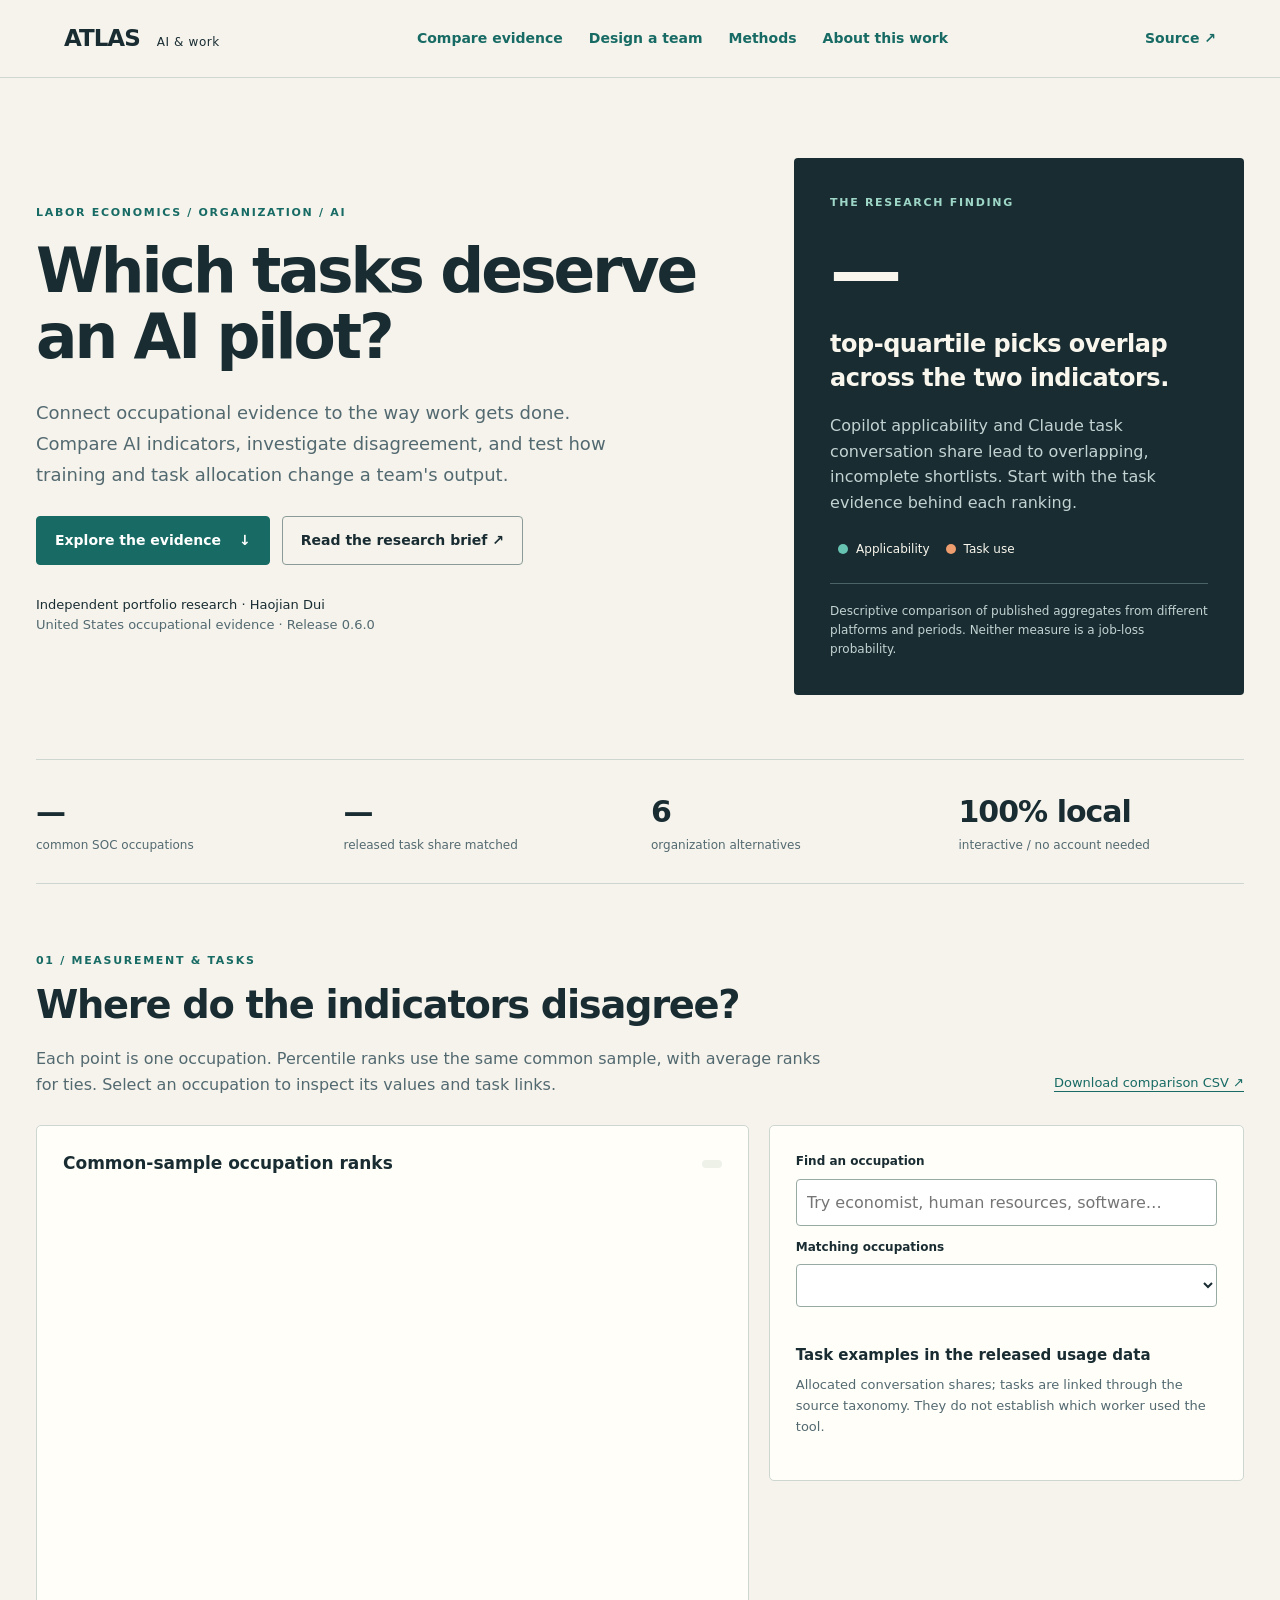
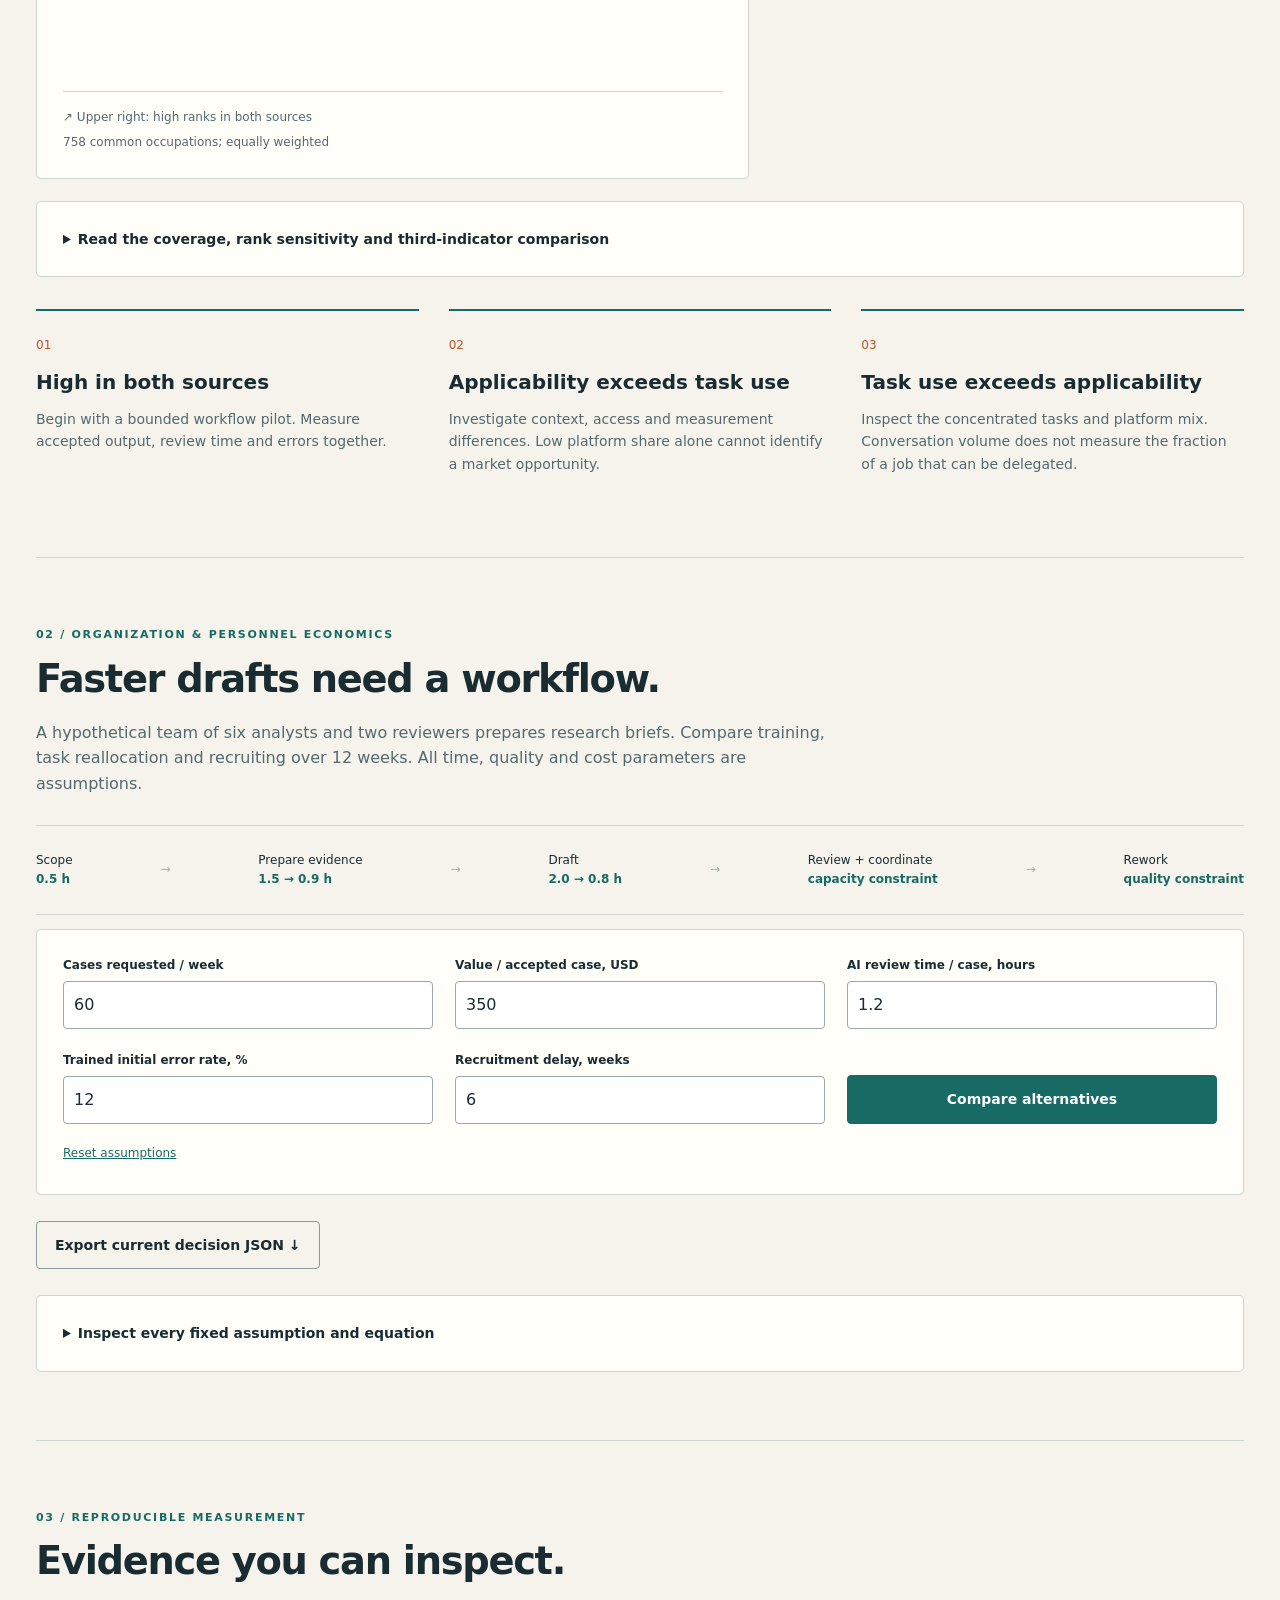
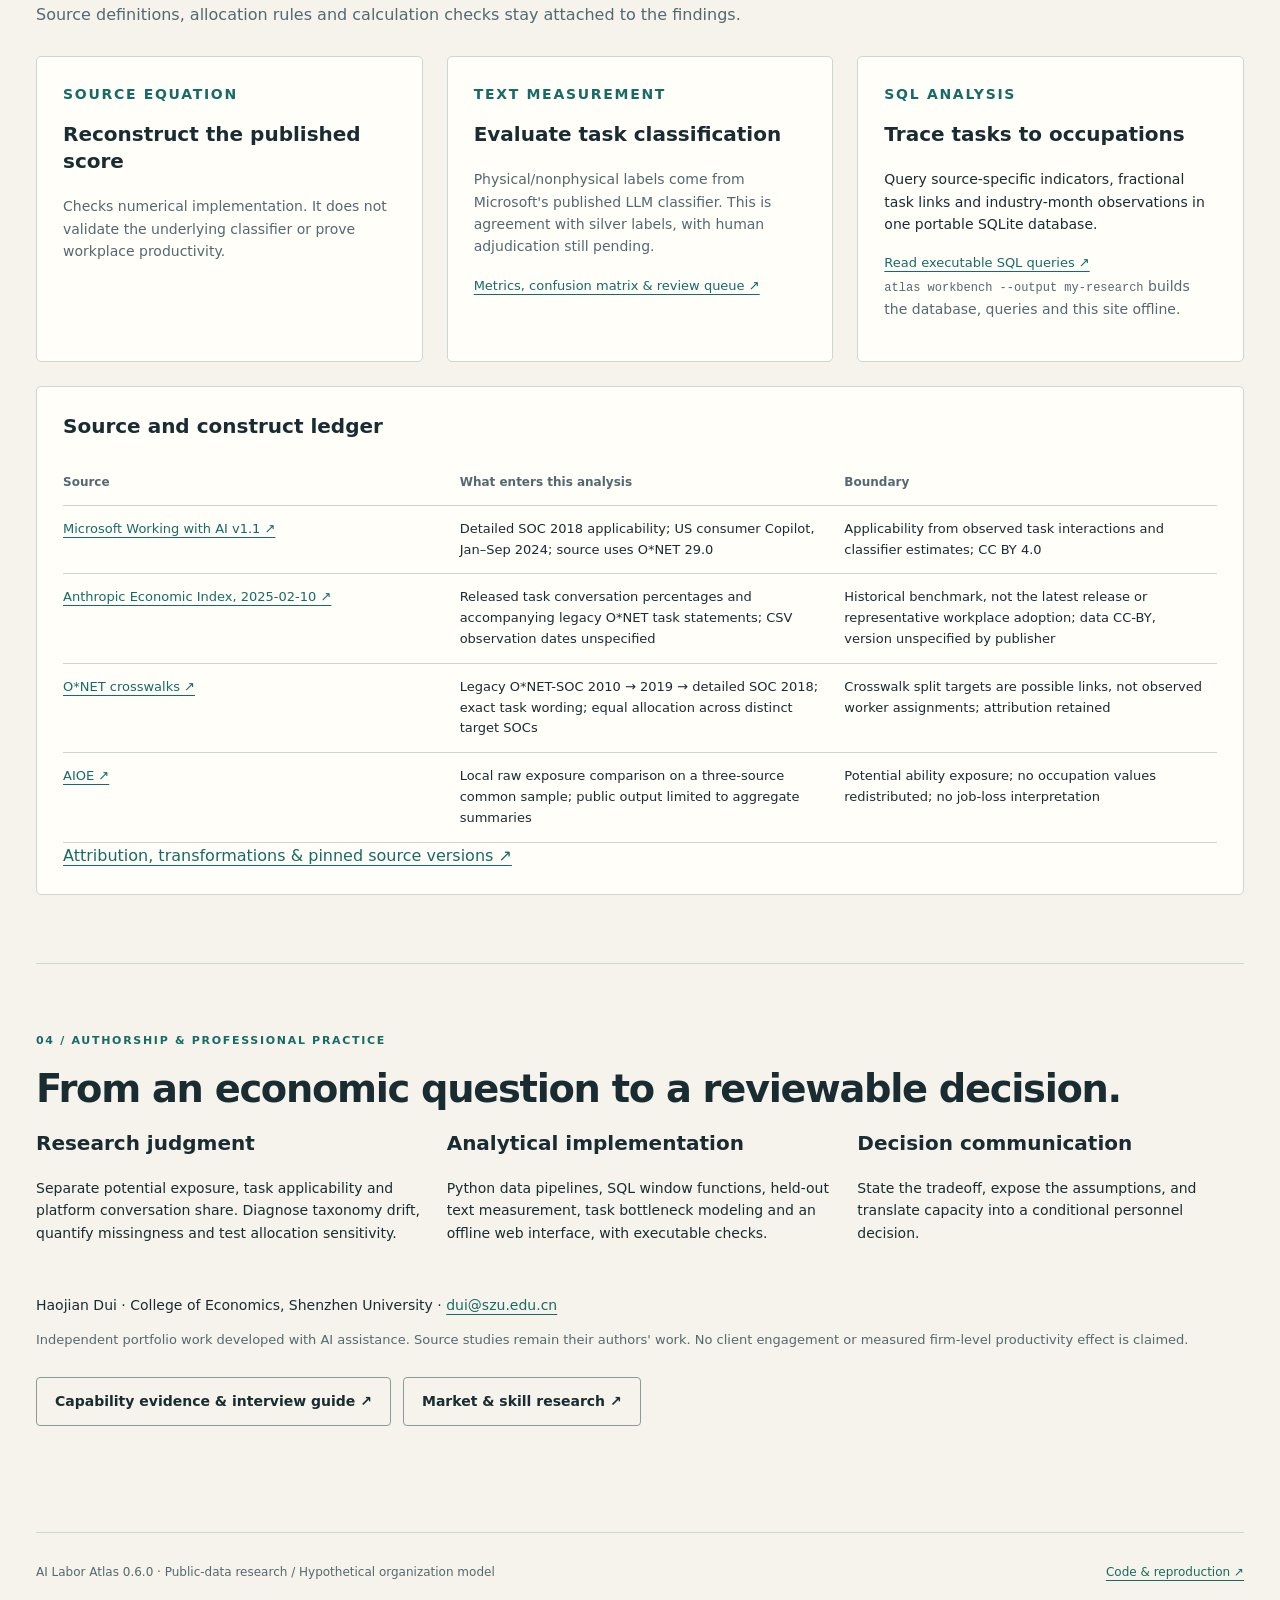
==== src/ai_labor_atlas/resources/workbench.html @ 5bf59256 "feat: connect AI task measurement to organizational decisions" ====
<!doctype html>
<html lang="en"><head><meta charset="utf-8"><meta name="viewport" content="width=device-width,initial-scale=1">
<meta name="description" content="Independent applied economics research on AI, occupational tasks and organizational decisions by Haojian Dui.">
<title>AI Labor Atlas · Tasks, evidence & organization</title><link rel="stylesheet" href="workbench.css"></head>
<body><a class="skip" href="#main">Skip to research</a>
<nav aria-label="Main navigation"><a class="brand" href="#">ATLAS <span>AI & work</span></a><div><a href="#evidence">Compare evidence</a><a href="#workflow">Design a team</a><a href="#methods">Methods</a><a href="#portfolio">About this work</a></div><a class="repo" href="https://github.com/JoeDHJ/ai-labor-atlas">Source ↗</a></nav>
<main id="main">
<header class="hero"><div><p class="eyebrow">LABOR ECONOMICS / ORGANIZATION / AI</p><h1>Which tasks deserve<br>an AI pilot?</h1><p class="lede">Connect occupational evidence to the way work gets done. Compare AI indicators, investigate disagreement, and test how training and task allocation change a team's output.</p><div class="actions"><a class="button primary" href="#evidence">Explore the evidence <span>↓</span></a><a class="button" href="research-brief.md" download>Read the research brief ↗</a></div><p class="byline">Independent portfolio research · Haojian Dui<br><span>United States occupational evidence · Release 0.6.0</span></p></div><aside class="hero-card"><p class="eyebrow">THE RESEARCH FINDING</p><strong id="heroOverlap">—</strong><h2>top-quartile picks overlap across the two indicators.</h2><p>Copilot applicability and Claude task conversation share lead to overlapping, incomplete shortlists. Start with the task evidence behind each ranking.</p><div class="mini-key"><span class="dot teal"></span> Applicability <span class="dot orange"></span> Task use</div><p class="small">Descriptive comparison of published aggregates from different platforms and periods. Neither measure is a job-loss probability.</p></aside></header>
<section class="strip" aria-label="Evidence coverage"><div><strong id="socCount">—</strong><span>common SOC occupations</span></div><div><strong id="massCoverage">—</strong><span>released task share matched</span></div><div><strong>6</strong><span>organization alternatives</span></div><div><strong>100% local</strong><span>interactive / no account needed</span></div></section>
<section id="evidence"><div class="section-head"><div><p class="eyebrow">01 / MEASUREMENT & TASKS</p><h2>Where do the indicators disagree?</h2><p>Each point is one occupation. Percentile ranks use the same common sample, with average ranks for ties. Select an occupation to inspect its values and task links.</p></div><a class="text-link" href="occupation-comparison.csv" download>Download comparison CSV ↗</a></div>
<div class="evidence-grid"><div class="card chart-card"><div class="chart-title"><h3>Common-sample occupation ranks</h3><span id="rho" class="pill"></span></div><svg id="scatter" viewBox="0 0 620 470" role="img" aria-labelledby="scatterTitle scatterDesc"><title id="scatterTitle">Copilot applicability and Claude task conversation share percentile ranks</title><desc id="scatterDesc">Points near the diagonal have similar ranks. Search or use the occupation selector to inspect every point without relying on the chart.</desc></svg><div class="chart-note"><span>↗ Upper right: high ranks in both sources</span><span>758 common occupations; equally weighted</span></div></div>
<aside class="card inspection"><label for="occupationSearch">Find an occupation</label><input id="occupationSearch" type="search" placeholder="Try economist, human resources, software…"><label for="occupationSelect">Matching occupations</label><select id="occupationSelect"></select><p id="matchCount" class="small" aria-live="polite"></p><div id="occupationDetail" aria-live="polite"></div><h4>Task examples in the released usage data</h4><p class="small">Allocated conversation shares; tasks are linked through the source taxonomy. They do not establish which worker used the tool.</p><ol id="taskDetail"></ol><p id="taskMore" class="small"></p></aside></div>
<details class="card"><summary>Read the coverage, rank sensitivity and third-indicator comparison</summary><div id="measurementDetails"></div></details>
<div class="decision-cards"><article><span>01</span><h3>High in both sources</h3><p>Begin with a bounded workflow pilot. Measure accepted output, review time and errors together.</p></article><article><span>02</span><h3>Applicability exceeds task use</h3><p>Investigate context, access and measurement differences. Low platform share alone cannot identify a market opportunity.</p></article><article><span>03</span><h3>Task use exceeds applicability</h3><p>Inspect the concentrated tasks and platform mix. Conversation volume does not measure the fraction of a job that can be delegated.</p></article></div>
</section>
<section id="workflow"><div class="section-head"><div><p class="eyebrow">02 / ORGANIZATION & PERSONNEL ECONOMICS</p><h2>Faster drafts need a workflow.</h2><p>A hypothetical team of six analysts and two reviewers prepares research briefs. Compare training, task reallocation and recruiting over 12 weeks. All time, quality and cost parameters are assumptions.</p></div></div>
<div class="pipeline" aria-label="Task sequence"><span>Scope<br><b>0.5 h</b></span><i>→</i><span>Prepare evidence<br><b>1.5 → 0.9 h</b></span><i>→</i><span>Draft<br><b>2.0 → 0.8 h</b></span><i>→</i><span>Review + coordinate<br><b>capacity constraint</b></span><i>→</i><span>Rework<br><b>quality constraint</b></span></div>
<div class="card model-controls"><form id="workflowForm"><div><label for="demand">Cases requested / week</label><input id="demand" type="number" min="1" max="1000" value="60" step="1" required></div><div><label for="caseValue">Value / accepted case, USD</label><input id="caseValue" type="number" min="1" max="100000" value="350" step="1" required></div><div><label for="reviewHours">AI review time / case, hours</label><input id="reviewHours" type="number" min="0.1" max="20" value="1.2" step="0.1" required></div><div><label for="errorRate">Trained initial error rate, %</label><input id="errorRate" type="number" min="0" max="100" value="12" step="1" required></div><div><label for="hiringLead">Recruitment delay, weeks</label><input id="hiringLead" type="number" min="0" max="104" value="6" step="1" required></div><button class="button primary" type="submit">Compare alternatives</button></form><p id="workflowStatus" class="small" aria-live="polite"></p><button class="text-button" id="resetWorkflow" type="button">Reset assumptions</button></div>
<div id="workflowResult" aria-live="polite"></div><div class="actions"><button class="button" id="exportWorkflow" type="button">Export current decision JSON ↓</button></div>
<details class="card"><summary>Inspect every fixed assumption and equation</summary><div id="assumptions"></div><p><a href="workflow-assumptions.md">Full model contract ↗</a></p></details>
</section>
<section id="methods"><div class="section-head"><div><p class="eyebrow">03 / REPRODUCIBLE MEASUREMENT</p><h2>Evidence you can inspect.</h2><p>Source definitions, allocation rules and calculation checks stay attached to the findings.</p></div></div><div class="method-grid"><article class="card"><p class="eyebrow">SOURCE EQUATION</p><h3>Reconstruct the published score</h3><p id="reconstruction"></p><p class="small">Checks numerical implementation. It does not validate the underlying classifier or prove workplace productivity.</p></article><article class="card"><p class="eyebrow">TEXT MEASUREMENT</p><h3>Evaluate task classification</h3><p id="benchmark"></p><p class="small">Physical/nonphysical labels come from Microsoft's published LLM classifier. This is agreement with silver labels, with human adjudication still pending.</p><a href="measurement-benchmark.json" download>Metrics, confusion matrix & review queue ↗</a></article><article class="card"><p class="eyebrow">SQL ANALYSIS</p><h3>Trace tasks to occupations</h3><p>Query source-specific indicators, fractional task links and industry-month observations in one portable SQLite database.</p><a href="research-queries.sql" download>Read executable SQL queries ↗</a><p class="small"><code>atlas workbench --output my-research</code> builds the database, queries and this site offline.</p></article></div>
<div class="card sources"><h3>Source and construct ledger</h3><div class="table-scroll"><table><thead><tr><th>Source</th><th>What enters this analysis</th><th>Boundary</th></tr></thead><tbody><tr><td><a href="https://github.com/microsoft/working-with-ai">Microsoft Working with AI v1.1 ↗</a></td><td>Detailed SOC 2018 applicability; US consumer Copilot, Jan–Sep 2024; source uses O*NET 29.0</td><td>Applicability from observed task interactions and classifier estimates; CC BY 4.0</td></tr><tr><td><a href="https://huggingface.co/datasets/Anthropic/EconomicIndex/tree/main/release_2025_02_10">Anthropic Economic Index, 2025-02-10 ↗</a></td><td>Released task conversation percentages and accompanying legacy O*NET task statements; CSV observation dates unspecified</td><td>Historical benchmark, not the latest release or representative workplace adoption; data CC-BY, version unspecified by publisher</td></tr><tr><td><a href="https://www.onetcenter.org/taxonomy/2019/walk.html">O*NET crosswalks ↗</a></td><td>Legacy O*NET-SOC 2010 → 2019 → detailed SOC 2018; exact task wording; equal allocation across distinct target SOCs</td><td>Crosswalk split targets are possible links, not observed worker assignments; attribution retained</td></tr><tr><td><a href="https://github.com/AIOE-Data/AIOE">AIOE ↗</a></td><td>Local raw exposure comparison on a three-source common sample; public output limited to aggregate summaries</td><td>Potential ability exposure; no occupation values redistributed; no job-loss interpretation</td></tr></tbody></table></div><a href="data-attribution.md">Attribution, transformations & pinned source versions ↗</a></div>
</section>
<section id="portfolio"><p class="eyebrow">04 / AUTHORSHIP & PROFESSIONAL PRACTICE</p><h2>From an economic question to a reviewable decision.</h2><div class="method-grid"><article><h3>Research judgment</h3><p>Separate potential exposure, task applicability and platform conversation share. Diagnose taxonomy drift, quantify missingness and test allocation sensitivity.</p></article><article><h3>Analytical implementation</h3><p>Python data pipelines, SQL window functions, held-out text measurement, task bottleneck modeling and an offline web interface, with executable checks.</p></article><article><h3>Decision communication</h3><p>State the tradeoff, expose the assumptions, and translate capacity into a conditional personnel decision.</p></article></div><p class="author">Haojian Dui · College of Economics, Shenzhen University · <a href="mailto:dui@szu.edu.cn">dui@szu.edu.cn</a></p><p class="small">Independent portfolio work developed with AI assistance. Source studies remain their authors' work. No client engagement or measured firm-level productivity effect is claimed.</p><div class="actions"><a class="button" href="https://github.com/JoeDHJ/ai-labor-atlas/blob/main/docs/career-evidence.md">Capability evidence & interview guide ↗</a><a class="button" id="marketLink" href="https://github.com/JoeDHJ/ai-labor-atlas/blob/main/docs/reports/labor-market-intelligence.md">Market & skill research ↗</a></div></section>
</main><footer>AI Labor Atlas 0.6.0 · Public-data research / Hypothetical organization model <a href="https://github.com/JoeDHJ/ai-labor-atlas">Code & reproduction ↗</a></footer>
<script type="application/json" id="atlasData">__ATLAS_DATA__</script><script src="workbench.js"></script></body></html>
---- src/ai_labor_atlas/resources/workbench.css ----
:root{--paper:#f5f3ec;--ink:#192c32;--muted:#536970;--teal:#176b64;--orange:#bc5428;--line:#cdd6d0;--card:#fffef9}*{box-sizing:border-box}html{scroll-behavior:smooth;scroll-padding-top:90px}body{margin:0;background:var(--paper);color:var(--ink);font:16px/1.6 system-ui,-apple-system,sans-serif}a{color:var(--teal);text-underline-offset:4px}a:hover{color:var(--orange)}button,input,select{font:inherit}button,a,input,select,summary{outline-offset:4px}button:focus-visible,a:focus-visible,input:focus-visible,select:focus-visible,summary:focus-visible{outline:3px solid var(--orange)}nav{min-height:78px;border-bottom:1px solid var(--line);display:flex;align-items:center;justify-content:space-between;gap:22px;padding:16px max(5vw,24px);background:var(--paper);position:sticky;top:0;z-index:10}nav a{text-decoration:none;font-size:14px;font-weight:600}nav>div{display:flex;gap:26px}.brand{color:var(--ink);font-weight:850;font-size:23px;letter-spacing:-1px}.brand span{font-size:12px;letter-spacing:.6px;font-weight:500;margin-left:10px}main{max-width:1280px;margin:auto;padding:0 36px}h1,h2,h3,h4,p{margin-top:0}h1{font-size:clamp(42px,4.8vw,66px);letter-spacing:-3px;line-height:1.08;margin:14px 0 28px;font-weight:650}h2{font-size:clamp(28px,3vw,40px);letter-spacing:-1.3px;line-height:1.2;font-weight:650;margin-bottom:18px}h3{font-size:20px;line-height:1.35;font-weight:650}h4{font-size:15px;margin:24px 0 8px}.eyebrow{font-size:11px;letter-spacing:1.7px;font-weight:750;color:var(--teal);margin-bottom:16px}.hero{padding:80px 0 64px;display:grid;grid-template-columns:1.3fr .85fr;gap:70px;align-items:center}.lede{max-width:620px;font-size:18px;color:var(--muted);line-height:1.7}.hero-card{background:var(--ink);color:#f9f7ed;padding:36px;border-radius:4px;position:relative}.hero-card .eyebrow{color:#9ed7c7}.hero-card strong{font-size:72px;font-weight:550;letter-spacing:-3px;line-height:1.2}.hero-card h2{font-size:24px;letter-spacing:-.5px;line-height:1.4;margin-top:14px}.hero-card p{color:#c3d3d2}.hero-card .small{font-size:12px;color:#c3d3d2;border-top:1px solid #4b6267;padding-top:18px;margin-bottom:0}.mini-key{display:flex;gap:8px;align-items:center;font-size:12px;margin:24px 0}.dot{display:inline-block;width:10px;height:10px;border-radius:50%;margin-left:8px}.teal{background:#67c4b3}.orange{background:#ed9d6e}.actions{display:flex;gap:12px;flex-wrap:wrap;margin:26px 0}.button{display:inline-flex;align-items:center;justify-content:center;gap:18px;background:transparent;color:var(--ink);border:1px solid #8b9c98;padding:12px 18px;text-decoration:none;cursor:pointer;border-radius:4px;font-size:14px;font-weight:650}.primary{background:var(--teal);border-color:var(--teal);color:white}.primary:hover{background:#114e49;color:white}.byline{font-size:13px;margin-top:30px}.byline span,.small{font-size:13px;color:var(--muted)}.strip{border-top:1px solid var(--line);border-bottom:1px solid var(--line);display:grid;grid-template-columns:repeat(4,1fr);padding:28px 0;gap:22px}.strip div{display:flex;flex-direction:column}.strip strong{font-size:30px;letter-spacing:-1px;font-weight:600}.strip span{font-size:12px;color:var(--muted)}section{padding:68px 0;border-bottom:1px solid var(--line)}section.strip{padding:28px 0}.section-head{display:flex;align-items:end;justify-content:space-between;gap:30px;margin-bottom:28px}.section-head p{max-width:800px;color:var(--muted);margin-bottom:0}.section-head .eyebrow{color:var(--teal);margin-bottom:12px}.text-link{font-size:13px;flex-shrink:0;margin-bottom:4px}.card{background:var(--card);border:1px solid var(--line);border-radius:5px;padding:26px}.evidence-grid{display:grid;grid-template-columns:1.5fr 1fr;gap:20px;align-items:start}.chart-title{display:flex;align-items:center;justify-content:space-between;gap:16px}.chart-title h3{font-size:17px;margin-bottom:0}.pill{font-size:12px;background:#edf1e8;padding:4px 10px;border-radius:20px;white-space:nowrap}#scatter{width:100%;height:auto;display:block;margin-top:16px}#scatter text{font-family:inherit;font-size:12px;fill:var(--muted)}.chart-note{display:flex;flex-direction:column;font-size:12px;color:var(--muted);gap:6px;border-top:1px solid var(--line);padding-top:16px}.inspection label{display:block;font-size:12px;font-weight:650;margin-bottom:7px}.inspection input,.inspection select{width:100%;margin-bottom:12px}input,select{background:white;border:1px solid #98aaa4;color:var(--ink);border-radius:4px;padding:10px;min-width:0}.occupation-title{font-size:23px;line-height:1.3;letter-spacing:-.4px;margin:20px 0 8px}.metric-pair{display:grid;grid-template-columns:1fr 1fr;gap:14px;margin:20px 0}.metric-pair strong{display:block;font-size:25px;color:var(--teal);font-weight:650}.metric-pair span{font-size:12px;color:var(--muted);display:block}#taskDetail{padding-left:19px;margin-top:16px}#taskDetail li{font-size:13px;margin:0 0 12px}#taskDetail small{color:var(--muted);display:block}.decision-cards{display:grid;grid-template-columns:repeat(3,1fr);gap:30px;margin-top:32px}.decision-cards article{border-top:2px solid var(--teal);padding-top:20px}.decision-cards span{font-size:12px;color:var(--orange)}.decision-cards h3{margin:12px 0}.decision-cards p{font-size:14px;color:var(--muted)}details.card{margin-top:22px}summary{cursor:pointer;font-size:14px;font-weight:650}details>div{margin-top:24px}details p{font-size:14px}table{width:100%;border-collapse:collapse;text-align:left;font-size:13px}td,th{padding:13px 12px;border-bottom:1px solid var(--line);vertical-align:top}th{font-size:12px;font-weight:700;color:var(--muted)}td:first-child,th:first-child{padding-left:0}td.num,th.num{text-align:right;font-variant-numeric:tabular-nums;white-space:nowrap}.table-scroll{overflow-x:auto}.pipeline{display:flex;justify-content:space-between;align-items:center;gap:12px;padding:25px 0;margin-bottom:14px;border-block:1px solid var(--line);font-size:12px}.pipeline b{font-weight:650;color:var(--teal)}.pipeline i{font-style:normal;color:#a4b2ac}.model-controls form{display:grid;grid-template-columns:repeat(3,1fr);gap:22px;align-items:end}.model-controls label{display:block;font-size:12px;font-weight:650;margin-bottom:6px}.model-controls input{width:100%}.model-controls .small{margin:15px 0 0}.text-button{font-size:12px;background:none;border:0;color:var(--teal);text-decoration:underline;cursor:pointer;padding:5px 0}.outcome{background:#e5eee5;border-left:4px solid var(--teal);padding:24px 28px;margin:22px 0}.outcome h3{font-size:23px;margin-bottom:10px}.outcome p{font-size:14px;margin-bottom:0}.best-row{background:#eef4e9}.ineligible{color:#8b3e25}.method-grid{display:grid;grid-template-columns:repeat(3,1fr);gap:24px}.method-grid p{font-size:14px}.method-grid a{font-size:13px}.sources{margin-top:24px}.sources td{width:33%}.author{margin-top:36px;font-size:14px}#portfolio{padding-bottom:80px}footer{max-width:1280px;padding:30px 36px;margin:auto;font-size:12px;color:var(--muted);display:flex;justify-content:space-between;gap:24px}.skip{position:absolute;top:-100px;left:15px;z-index:20;background:white;padding:15px}.skip:focus{top:10px}.stale{opacity:.55}code{font-size:12px;overflow-wrap:anywhere}.empty{padding:24px 0;color:var(--muted)}
@media(max-width:1000px){nav>div{gap:15px}.hero{gap:30px}.evidence-grid{grid-template-columns:1.3fr 1fr}.card{padding:20px}.section-head{display:block}.text-link{display:inline-block;margin-top:18px}.method-grid{gap:16px}.hero-card{padding:26px}}
@media(max-width:720px){nav{position:static;flex-wrap:wrap;padding:17px 22px;gap:12px}nav>div{order:3;width:100%;display:grid;grid-template-columns:1fr 1fr;gap:8px 16px;white-space:normal;padding-top:5px}nav a{font-size:12px}.brand{font-size:21px}main{padding:0 22px}.hero{grid-template-columns:1fr;padding:46px 0 36px;gap:30px}h1{letter-spacing:-1.8px}.hero-card strong{font-size:62px}.hero-card h2{font-size:22px}.strip{grid-template-columns:1fr 1fr;padding:22px 0}.strip strong{font-size:26px}.strip span{font-size:11px}section{padding:42px 0}.evidence-grid,.method-grid,.decision-cards{grid-template-columns:1fr}.chart-title{flex-wrap:wrap;gap:8px}.card{padding:19px}.model-controls form{grid-template-columns:1fr 1fr;gap:18px}.model-controls button{grid-column:1/-1}.pipeline{overflow-x:auto;justify-content:initial;gap:16px}.pipeline span{min-width:110px}.pipeline i{flex-shrink:0}.section-head{margin-bottom:24px}.decision-cards{gap:18px}.decision-cards p{margin-bottom:0}.outcome{padding:20px}footer{display:block;padding:25px 22px}footer a{display:block;margin-top:12px}.sources table{min-width:650px}.button{font-size:12px;padding:11px 14px}.inspection input{font-size:16px}#scatter text{font-size:19px}.small{font-size:12px}}
@media(prefers-reduced-motion:reduce){html{scroll-behavior:auto}}
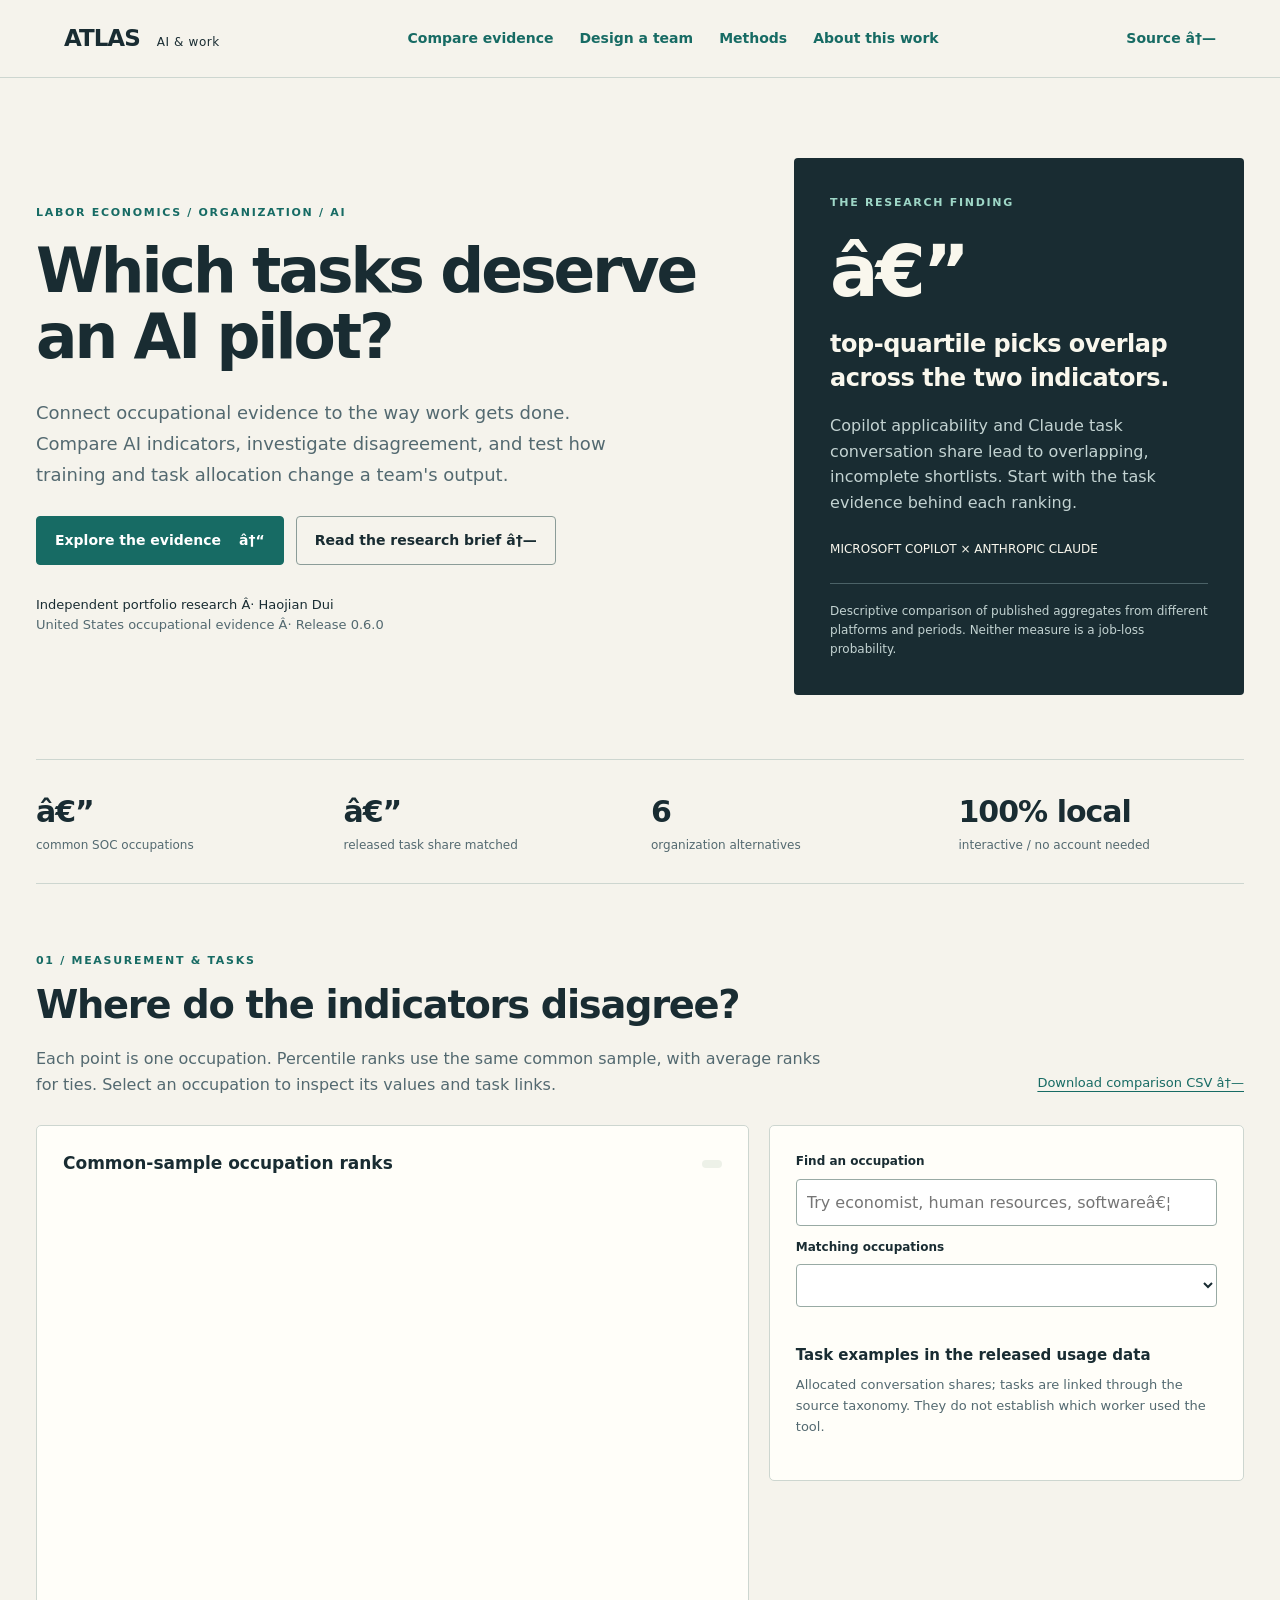
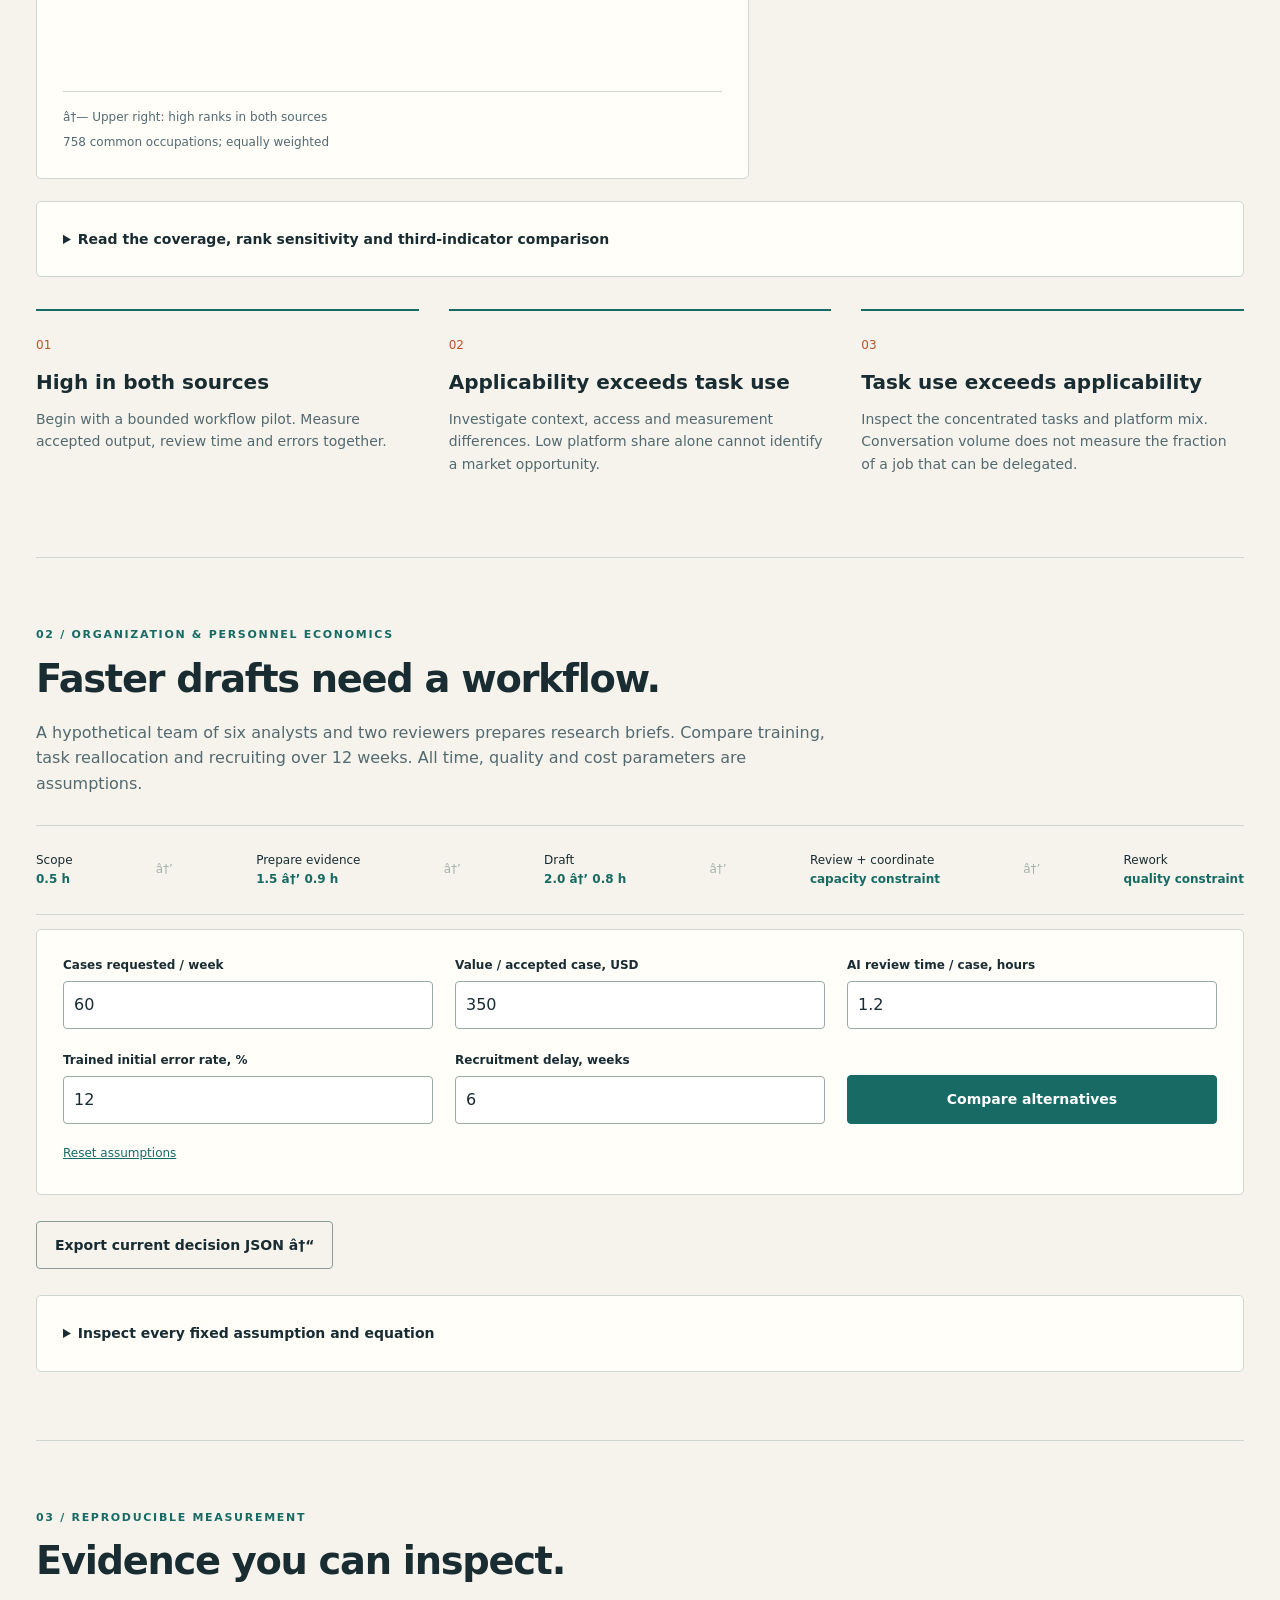
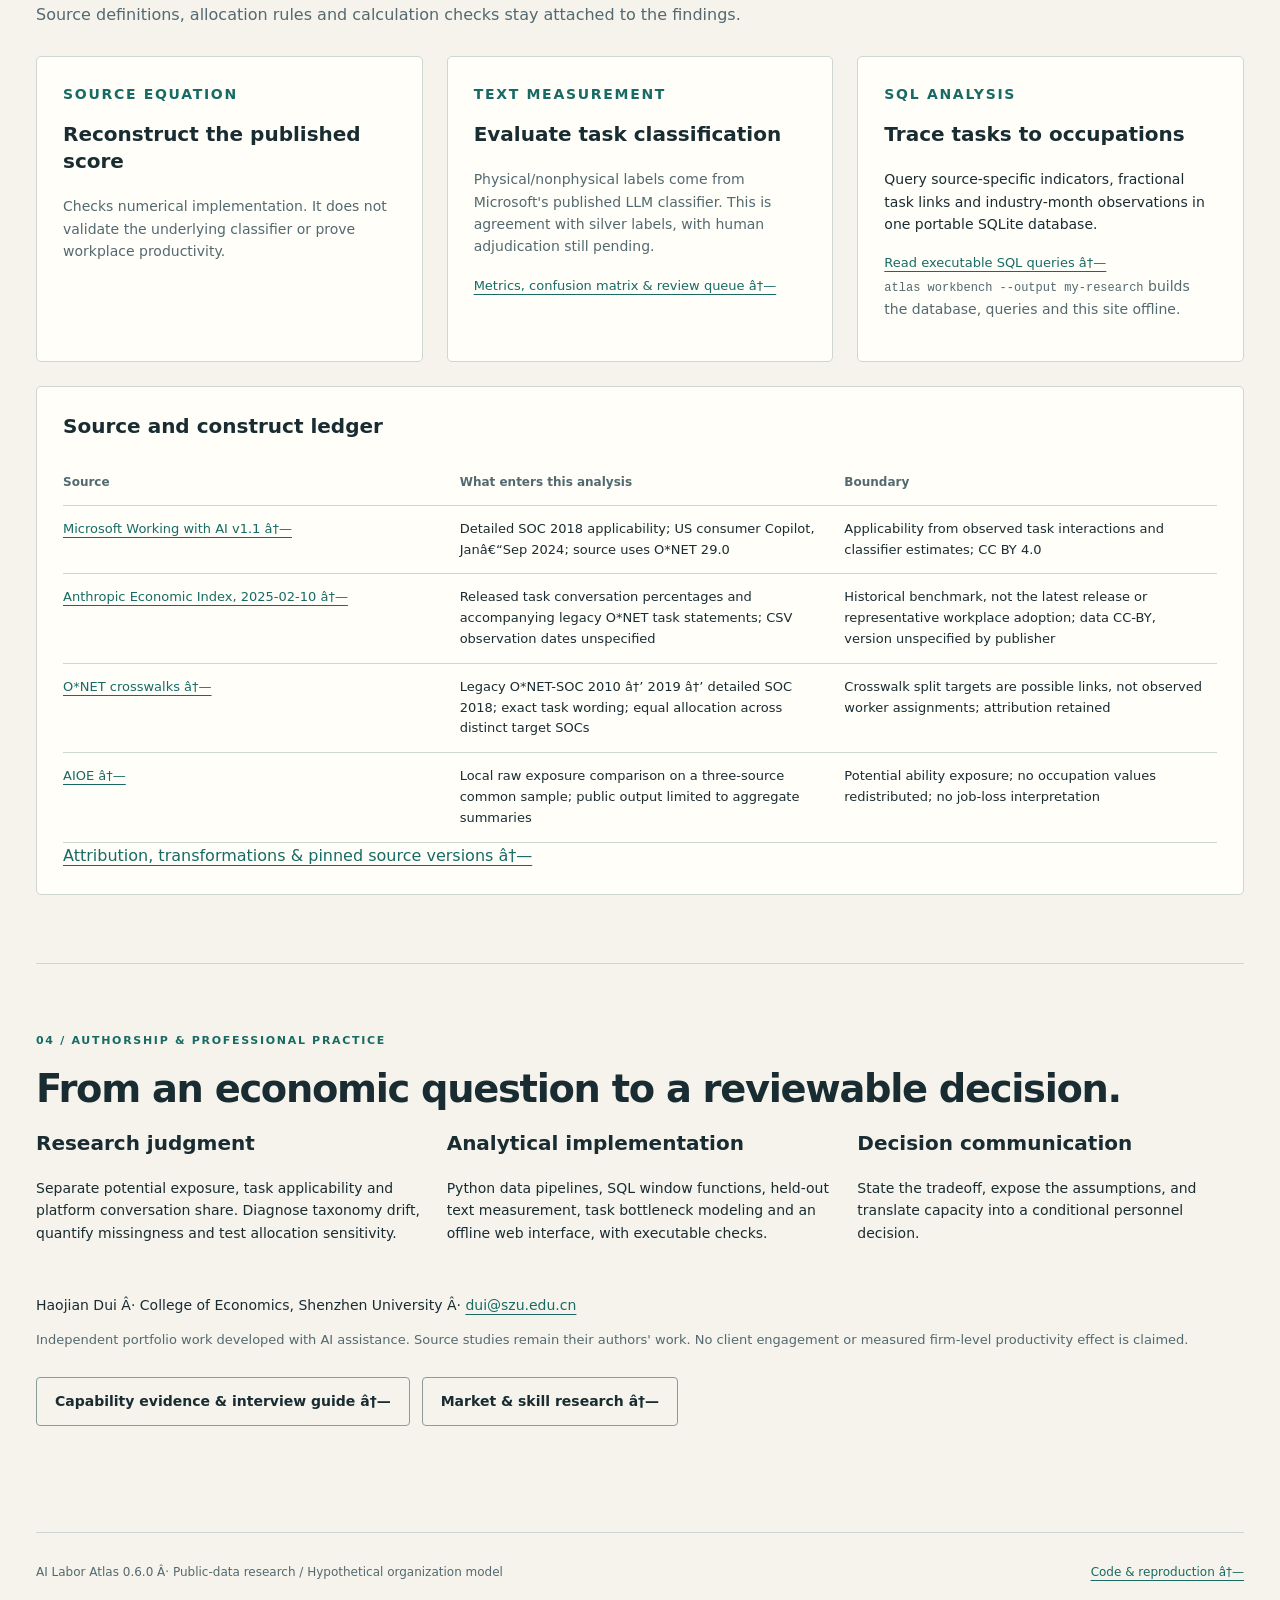
==== commit b44de92b: "fix: clarify selected occupation color in research chart" ====
--- a/src/ai_labor_atlas/resources/workbench.html
+++ b/src/ai_labor_atlas/resources/workbench.html
@@ -1,27 +1,27 @@
 <!doctype html>
 <html lang="en"><head><meta charset="utf-8"><meta name="viewport" content="width=device-width,initial-scale=1">
 <meta name="description" content="Independent applied economics research on AI, occupational tasks and organizational decisions by Haojian Dui.">
-<title>AI Labor Atlas · Tasks, evidence & organization</title><link rel="stylesheet" href="workbench.css"></head>
+<title>AI Labor Atlas Â· Tasks, evidence & organization</title><link rel="stylesheet" href="workbench.css"></head>
 <body><a class="skip" href="#main">Skip to research</a>
-<nav aria-label="Main navigation"><a class="brand" href="#">ATLAS <span>AI & work</span></a><div><a href="#evidence">Compare evidence</a><a href="#workflow">Design a team</a><a href="#methods">Methods</a><a href="#portfolio">About this work</a></div><a class="repo" href="https://github.com/JoeDHJ/ai-labor-atlas">Source ↗</a></nav>
+<nav aria-label="Main navigation"><a class="brand" href="#">ATLAS <span>AI & work</span></a><div><a href="#evidence">Compare evidence</a><a href="#workflow">Design a team</a><a href="#methods">Methods</a><a href="#portfolio">About this work</a></div><a class="repo" href="https://github.com/JoeDHJ/ai-labor-atlas">Source â†—</a></nav>
 <main id="main">
-<header class="hero"><div><p class="eyebrow">LABOR ECONOMICS / ORGANIZATION / AI</p><h1>Which tasks deserve<br>an AI pilot?</h1><p class="lede">Connect occupational evidence to the way work gets done. Compare AI indicators, investigate disagreement, and test how training and task allocation change a team's output.</p><div class="actions"><a class="button primary" href="#evidence">Explore the evidence <span>↓</span></a><a class="button" href="research-brief.md" download>Read the research brief ↗</a></div><p class="byline">Independent portfolio research · Haojian Dui<br><span>United States occupational evidence · Release 0.6.0</span></p></div><aside class="hero-card"><p class="eyebrow">THE RESEARCH FINDING</p><strong id="heroOverlap">—</strong><h2>top-quartile picks overlap across the two indicators.</h2><p>Copilot applicability and Claude task conversation share lead to overlapping, incomplete shortlists. Start with the task evidence behind each ranking.</p><div class="mini-key"><span class="dot teal"></span> Applicability <span class="dot orange"></span> Task use</div><p class="small">Descriptive comparison of published aggregates from different platforms and periods. Neither measure is a job-loss probability.</p></aside></header>
-<section class="strip" aria-label="Evidence coverage"><div><strong id="socCount">—</strong><span>common SOC occupations</span></div><div><strong id="massCoverage">—</strong><span>released task share matched</span></div><div><strong>6</strong><span>organization alternatives</span></div><div><strong>100% local</strong><span>interactive / no account needed</span></div></section>
-<section id="evidence"><div class="section-head"><div><p class="eyebrow">01 / MEASUREMENT & TASKS</p><h2>Where do the indicators disagree?</h2><p>Each point is one occupation. Percentile ranks use the same common sample, with average ranks for ties. Select an occupation to inspect its values and task links.</p></div><a class="text-link" href="occupation-comparison.csv" download>Download comparison CSV ↗</a></div>
-<div class="evidence-grid"><div class="card chart-card"><div class="chart-title"><h3>Common-sample occupation ranks</h3><span id="rho" class="pill"></span></div><svg id="scatter" viewBox="0 0 620 470" role="img" aria-labelledby="scatterTitle scatterDesc"><title id="scatterTitle">Copilot applicability and Claude task conversation share percentile ranks</title><desc id="scatterDesc">Points near the diagonal have similar ranks. Search or use the occupation selector to inspect every point without relying on the chart.</desc></svg><div class="chart-note"><span>↗ Upper right: high ranks in both sources</span><span>758 common occupations; equally weighted</span></div></div>
-<aside class="card inspection"><label for="occupationSearch">Find an occupation</label><input id="occupationSearch" type="search" placeholder="Try economist, human resources, software…"><label for="occupationSelect">Matching occupations</label><select id="occupationSelect"></select><p id="matchCount" class="small" aria-live="polite"></p><div id="occupationDetail" aria-live="polite"></div><h4>Task examples in the released usage data</h4><p class="small">Allocated conversation shares; tasks are linked through the source taxonomy. They do not establish which worker used the tool.</p><ol id="taskDetail"></ol><p id="taskMore" class="small"></p></aside></div>
+<header class="hero"><div><p class="eyebrow">LABOR ECONOMICS / ORGANIZATION / AI</p><h1>Which tasks deserve<br>an AI pilot?</h1><p class="lede">Connect occupational evidence to the way work gets done. Compare AI indicators, investigate disagreement, and test how training and task allocation change a team's output.</p><div class="actions"><a class="button primary" href="#evidence">Explore the evidence <span>â†“</span></a><a class="button" href="research-brief.md" download>Read the research brief â†—</a></div><p class="byline">Independent portfolio research Â· Haojian Dui<br><span>United States occupational evidence Â· Release 0.6.0</span></p></div><aside class="hero-card"><p class="eyebrow">THE RESEARCH FINDING</p><strong id="heroOverlap">â€”</strong><h2>top-quartile picks overlap across the two indicators.</h2><p>Copilot applicability and Claude task conversation share lead to overlapping, incomplete shortlists. Start with the task evidence behind each ranking.</p><div class="mini-key">MICROSOFT COPILOT × ANTHROPIC CLAUDE</div><p class="small">Descriptive comparison of published aggregates from different platforms and periods. Neither measure is a job-loss probability.</p></aside></header>
+<section class="strip" aria-label="Evidence coverage"><div><strong id="socCount">â€”</strong><span>common SOC occupations</span></div><div><strong id="massCoverage">â€”</strong><span>released task share matched</span></div><div><strong>6</strong><span>organization alternatives</span></div><div><strong>100% local</strong><span>interactive / no account needed</span></div></section>
+<section id="evidence"><div class="section-head"><div><p class="eyebrow">01 / MEASUREMENT & TASKS</p><h2>Where do the indicators disagree?</h2><p>Each point is one occupation. Percentile ranks use the same common sample, with average ranks for ties. Select an occupation to inspect its values and task links.</p></div><a class="text-link" href="occupation-comparison.csv" download>Download comparison CSV â†—</a></div>
+<div class="evidence-grid"><div class="card chart-card"><div class="chart-title"><h3>Common-sample occupation ranks</h3><span id="rho" class="pill"></span></div><svg id="scatter" viewBox="0 0 620 470" role="img" aria-labelledby="scatterTitle scatterDesc"><title id="scatterTitle">Copilot applicability and Claude task conversation share percentile ranks</title><desc id="scatterDesc">Points near the diagonal have similar ranks. Search or use the occupation selector to inspect every point without relying on the chart.</desc></svg><div class="chart-note"><span>â†— Upper right: high ranks in both sources</span><span>758 common occupations; equally weighted</span></div></div>
+<aside class="card inspection"><label for="occupationSearch">Find an occupation</label><input id="occupationSearch" type="search" placeholder="Try economist, human resources, softwareâ€¦"><label for="occupationSelect">Matching occupations</label><select id="occupationSelect"></select><p id="matchCount" class="small" aria-live="polite"></p><div id="occupationDetail" aria-live="polite"></div><h4>Task examples in the released usage data</h4><p class="small">Allocated conversation shares; tasks are linked through the source taxonomy. They do not establish which worker used the tool.</p><ol id="taskDetail"></ol><p id="taskMore" class="small"></p></aside></div>
 <details class="card"><summary>Read the coverage, rank sensitivity and third-indicator comparison</summary><div id="measurementDetails"></div></details>
 <div class="decision-cards"><article><span>01</span><h3>High in both sources</h3><p>Begin with a bounded workflow pilot. Measure accepted output, review time and errors together.</p></article><article><span>02</span><h3>Applicability exceeds task use</h3><p>Investigate context, access and measurement differences. Low platform share alone cannot identify a market opportunity.</p></article><article><span>03</span><h3>Task use exceeds applicability</h3><p>Inspect the concentrated tasks and platform mix. Conversation volume does not measure the fraction of a job that can be delegated.</p></article></div>
 </section>
 <section id="workflow"><div class="section-head"><div><p class="eyebrow">02 / ORGANIZATION & PERSONNEL ECONOMICS</p><h2>Faster drafts need a workflow.</h2><p>A hypothetical team of six analysts and two reviewers prepares research briefs. Compare training, task reallocation and recruiting over 12 weeks. All time, quality and cost parameters are assumptions.</p></div></div>
-<div class="pipeline" aria-label="Task sequence"><span>Scope<br><b>0.5 h</b></span><i>→</i><span>Prepare evidence<br><b>1.5 → 0.9 h</b></span><i>→</i><span>Draft<br><b>2.0 → 0.8 h</b></span><i>→</i><span>Review + coordinate<br><b>capacity constraint</b></span><i>→</i><span>Rework<br><b>quality constraint</b></span></div>
+<div class="pipeline" aria-label="Task sequence"><span>Scope<br><b>0.5 h</b></span><i>â†’</i><span>Prepare evidence<br><b>1.5 â†’ 0.9 h</b></span><i>â†’</i><span>Draft<br><b>2.0 â†’ 0.8 h</b></span><i>â†’</i><span>Review + coordinate<br><b>capacity constraint</b></span><i>â†’</i><span>Rework<br><b>quality constraint</b></span></div>
 <div class="card model-controls"><form id="workflowForm"><div><label for="demand">Cases requested / week</label><input id="demand" type="number" min="1" max="1000" value="60" step="1" required></div><div><label for="caseValue">Value / accepted case, USD</label><input id="caseValue" type="number" min="1" max="100000" value="350" step="1" required></div><div><label for="reviewHours">AI review time / case, hours</label><input id="reviewHours" type="number" min="0.1" max="20" value="1.2" step="0.1" required></div><div><label for="errorRate">Trained initial error rate, %</label><input id="errorRate" type="number" min="0" max="100" value="12" step="1" required></div><div><label for="hiringLead">Recruitment delay, weeks</label><input id="hiringLead" type="number" min="0" max="104" value="6" step="1" required></div><button class="button primary" type="submit">Compare alternatives</button></form><p id="workflowStatus" class="small" aria-live="polite"></p><button class="text-button" id="resetWorkflow" type="button">Reset assumptions</button></div>
-<div id="workflowResult" aria-live="polite"></div><div class="actions"><button class="button" id="exportWorkflow" type="button">Export current decision JSON ↓</button></div>
-<details class="card"><summary>Inspect every fixed assumption and equation</summary><div id="assumptions"></div><p><a href="workflow-assumptions.md">Full model contract ↗</a></p></details>
+<div id="workflowResult" aria-live="polite"></div><div class="actions"><button class="button" id="exportWorkflow" type="button">Export current decision JSON â†“</button></div>
+<details class="card"><summary>Inspect every fixed assumption and equation</summary><div id="assumptions"></div><p><a href="workflow-assumptions.md">Full model contract â†—</a></p></details>
 </section>
-<section id="methods"><div class="section-head"><div><p class="eyebrow">03 / REPRODUCIBLE MEASUREMENT</p><h2>Evidence you can inspect.</h2><p>Source definitions, allocation rules and calculation checks stay attached to the findings.</p></div></div><div class="method-grid"><article class="card"><p class="eyebrow">SOURCE EQUATION</p><h3>Reconstruct the published score</h3><p id="reconstruction"></p><p class="small">Checks numerical implementation. It does not validate the underlying classifier or prove workplace productivity.</p></article><article class="card"><p class="eyebrow">TEXT MEASUREMENT</p><h3>Evaluate task classification</h3><p id="benchmark"></p><p class="small">Physical/nonphysical labels come from Microsoft's published LLM classifier. This is agreement with silver labels, with human adjudication still pending.</p><a href="measurement-benchmark.json" download>Metrics, confusion matrix & review queue ↗</a></article><article class="card"><p class="eyebrow">SQL ANALYSIS</p><h3>Trace tasks to occupations</h3><p>Query source-specific indicators, fractional task links and industry-month observations in one portable SQLite database.</p><a href="research-queries.sql" download>Read executable SQL queries ↗</a><p class="small"><code>atlas workbench --output my-research</code> builds the database, queries and this site offline.</p></article></div>
-<div class="card sources"><h3>Source and construct ledger</h3><div class="table-scroll"><table><thead><tr><th>Source</th><th>What enters this analysis</th><th>Boundary</th></tr></thead><tbody><tr><td><a href="https://github.com/microsoft/working-with-ai">Microsoft Working with AI v1.1 ↗</a></td><td>Detailed SOC 2018 applicability; US consumer Copilot, Jan–Sep 2024; source uses O*NET 29.0</td><td>Applicability from observed task interactions and classifier estimates; CC BY 4.0</td></tr><tr><td><a href="https://huggingface.co/datasets/Anthropic/EconomicIndex/tree/main/release_2025_02_10">Anthropic Economic Index, 2025-02-10 ↗</a></td><td>Released task conversation percentages and accompanying legacy O*NET task statements; CSV observation dates unspecified</td><td>Historical benchmark, not the latest release or representative workplace adoption; data CC-BY, version unspecified by publisher</td></tr><tr><td><a href="https://www.onetcenter.org/taxonomy/2019/walk.html">O*NET crosswalks ↗</a></td><td>Legacy O*NET-SOC 2010 → 2019 → detailed SOC 2018; exact task wording; equal allocation across distinct target SOCs</td><td>Crosswalk split targets are possible links, not observed worker assignments; attribution retained</td></tr><tr><td><a href="https://github.com/AIOE-Data/AIOE">AIOE ↗</a></td><td>Local raw exposure comparison on a three-source common sample; public output limited to aggregate summaries</td><td>Potential ability exposure; no occupation values redistributed; no job-loss interpretation</td></tr></tbody></table></div><a href="data-attribution.md">Attribution, transformations & pinned source versions ↗</a></div>
+<section id="methods"><div class="section-head"><div><p class="eyebrow">03 / REPRODUCIBLE MEASUREMENT</p><h2>Evidence you can inspect.</h2><p>Source definitions, allocation rules and calculation checks stay attached to the findings.</p></div></div><div class="method-grid"><article class="card"><p class="eyebrow">SOURCE EQUATION</p><h3>Reconstruct the published score</h3><p id="reconstruction"></p><p class="small">Checks numerical implementation. It does not validate the underlying classifier or prove workplace productivity.</p></article><article class="card"><p class="eyebrow">TEXT MEASUREMENT</p><h3>Evaluate task classification</h3><p id="benchmark"></p><p class="small">Physical/nonphysical labels come from Microsoft's published LLM classifier. This is agreement with silver labels, with human adjudication still pending.</p><a href="measurement-benchmark.json" download>Metrics, confusion matrix & review queue â†—</a></article><article class="card"><p class="eyebrow">SQL ANALYSIS</p><h3>Trace tasks to occupations</h3><p>Query source-specific indicators, fractional task links and industry-month observations in one portable SQLite database.</p><a href="research-queries.sql" download>Read executable SQL queries â†—</a><p class="small"><code>atlas workbench --output my-research</code> builds the database, queries and this site offline.</p></article></div>
+<div class="card sources"><h3>Source and construct ledger</h3><div class="table-scroll"><table><thead><tr><th>Source</th><th>What enters this analysis</th><th>Boundary</th></tr></thead><tbody><tr><td><a href="https://github.com/microsoft/working-with-ai">Microsoft Working with AI v1.1 â†—</a></td><td>Detailed SOC 2018 applicability; US consumer Copilot, Janâ€“Sep 2024; source uses O*NET 29.0</td><td>Applicability from observed task interactions and classifier estimates; CC BY 4.0</td></tr><tr><td><a href="https://huggingface.co/datasets/Anthropic/EconomicIndex/tree/main/release_2025_02_10">Anthropic Economic Index, 2025-02-10 â†—</a></td><td>Released task conversation percentages and accompanying legacy O*NET task statements; CSV observation dates unspecified</td><td>Historical benchmark, not the latest release or representative workplace adoption; data CC-BY, version unspecified by publisher</td></tr><tr><td><a href="https://www.onetcenter.org/taxonomy/2019/walk.html">O*NET crosswalks â†—</a></td><td>Legacy O*NET-SOC 2010 â†’ 2019 â†’ detailed SOC 2018; exact task wording; equal allocation across distinct target SOCs</td><td>Crosswalk split targets are possible links, not observed worker assignments; attribution retained</td></tr><tr><td><a href="https://github.com/AIOE-Data/AIOE">AIOE â†—</a></td><td>Local raw exposure comparison on a three-source common sample; public output limited to aggregate summaries</td><td>Potential ability exposure; no occupation values redistributed; no job-loss interpretation</td></tr></tbody></table></div><a href="data-attribution.md">Attribution, transformations & pinned source versions â†—</a></div>
 </section>
-<section id="portfolio"><p class="eyebrow">04 / AUTHORSHIP & PROFESSIONAL PRACTICE</p><h2>From an economic question to a reviewable decision.</h2><div class="method-grid"><article><h3>Research judgment</h3><p>Separate potential exposure, task applicability and platform conversation share. Diagnose taxonomy drift, quantify missingness and test allocation sensitivity.</p></article><article><h3>Analytical implementation</h3><p>Python data pipelines, SQL window functions, held-out text measurement, task bottleneck modeling and an offline web interface, with executable checks.</p></article><article><h3>Decision communication</h3><p>State the tradeoff, expose the assumptions, and translate capacity into a conditional personnel decision.</p></article></div><p class="author">Haojian Dui · College of Economics, Shenzhen University · <a href="mailto:dui@szu.edu.cn">dui@szu.edu.cn</a></p><p class="small">Independent portfolio work developed with AI assistance. Source studies remain their authors' work. No client engagement or measured firm-level productivity effect is claimed.</p><div class="actions"><a class="button" href="https://github.com/JoeDHJ/ai-labor-atlas/blob/main/docs/career-evidence.md">Capability evidence & interview guide ↗</a><a class="button" id="marketLink" href="https://github.com/JoeDHJ/ai-labor-atlas/blob/main/docs/reports/labor-market-intelligence.md">Market & skill research ↗</a></div></section>
-</main><footer>AI Labor Atlas 0.6.0 · Public-data research / Hypothetical organization model <a href="https://github.com/JoeDHJ/ai-labor-atlas">Code & reproduction ↗</a></footer>
+<section id="portfolio"><p class="eyebrow">04 / AUTHORSHIP & PROFESSIONAL PRACTICE</p><h2>From an economic question to a reviewable decision.</h2><div class="method-grid"><article><h3>Research judgment</h3><p>Separate potential exposure, task applicability and platform conversation share. Diagnose taxonomy drift, quantify missingness and test allocation sensitivity.</p></article><article><h3>Analytical implementation</h3><p>Python data pipelines, SQL window functions, held-out text measurement, task bottleneck modeling and an offline web interface, with executable checks.</p></article><article><h3>Decision communication</h3><p>State the tradeoff, expose the assumptions, and translate capacity into a conditional personnel decision.</p></article></div><p class="author">Haojian Dui Â· College of Economics, Shenzhen University Â· <a href="mailto:dui@szu.edu.cn">dui@szu.edu.cn</a></p><p class="small">Independent portfolio work developed with AI assistance. Source studies remain their authors' work. No client engagement or measured firm-level productivity effect is claimed.</p><div class="actions"><a class="button" href="https://github.com/JoeDHJ/ai-labor-atlas/blob/main/docs/career-evidence.md">Capability evidence & interview guide â†—</a><a class="button" id="marketLink" href="https://github.com/JoeDHJ/ai-labor-atlas/blob/main/docs/reports/labor-market-intelligence.md">Market & skill research â†—</a></div></section>
+</main><footer>AI Labor Atlas 0.6.0 Â· Public-data research / Hypothetical organization model <a href="https://github.com/JoeDHJ/ai-labor-atlas">Code & reproduction â†—</a></footer>
 <script type="application/json" id="atlasData">__ATLAS_DATA__</script><script src="workbench.js"></script></body></html>
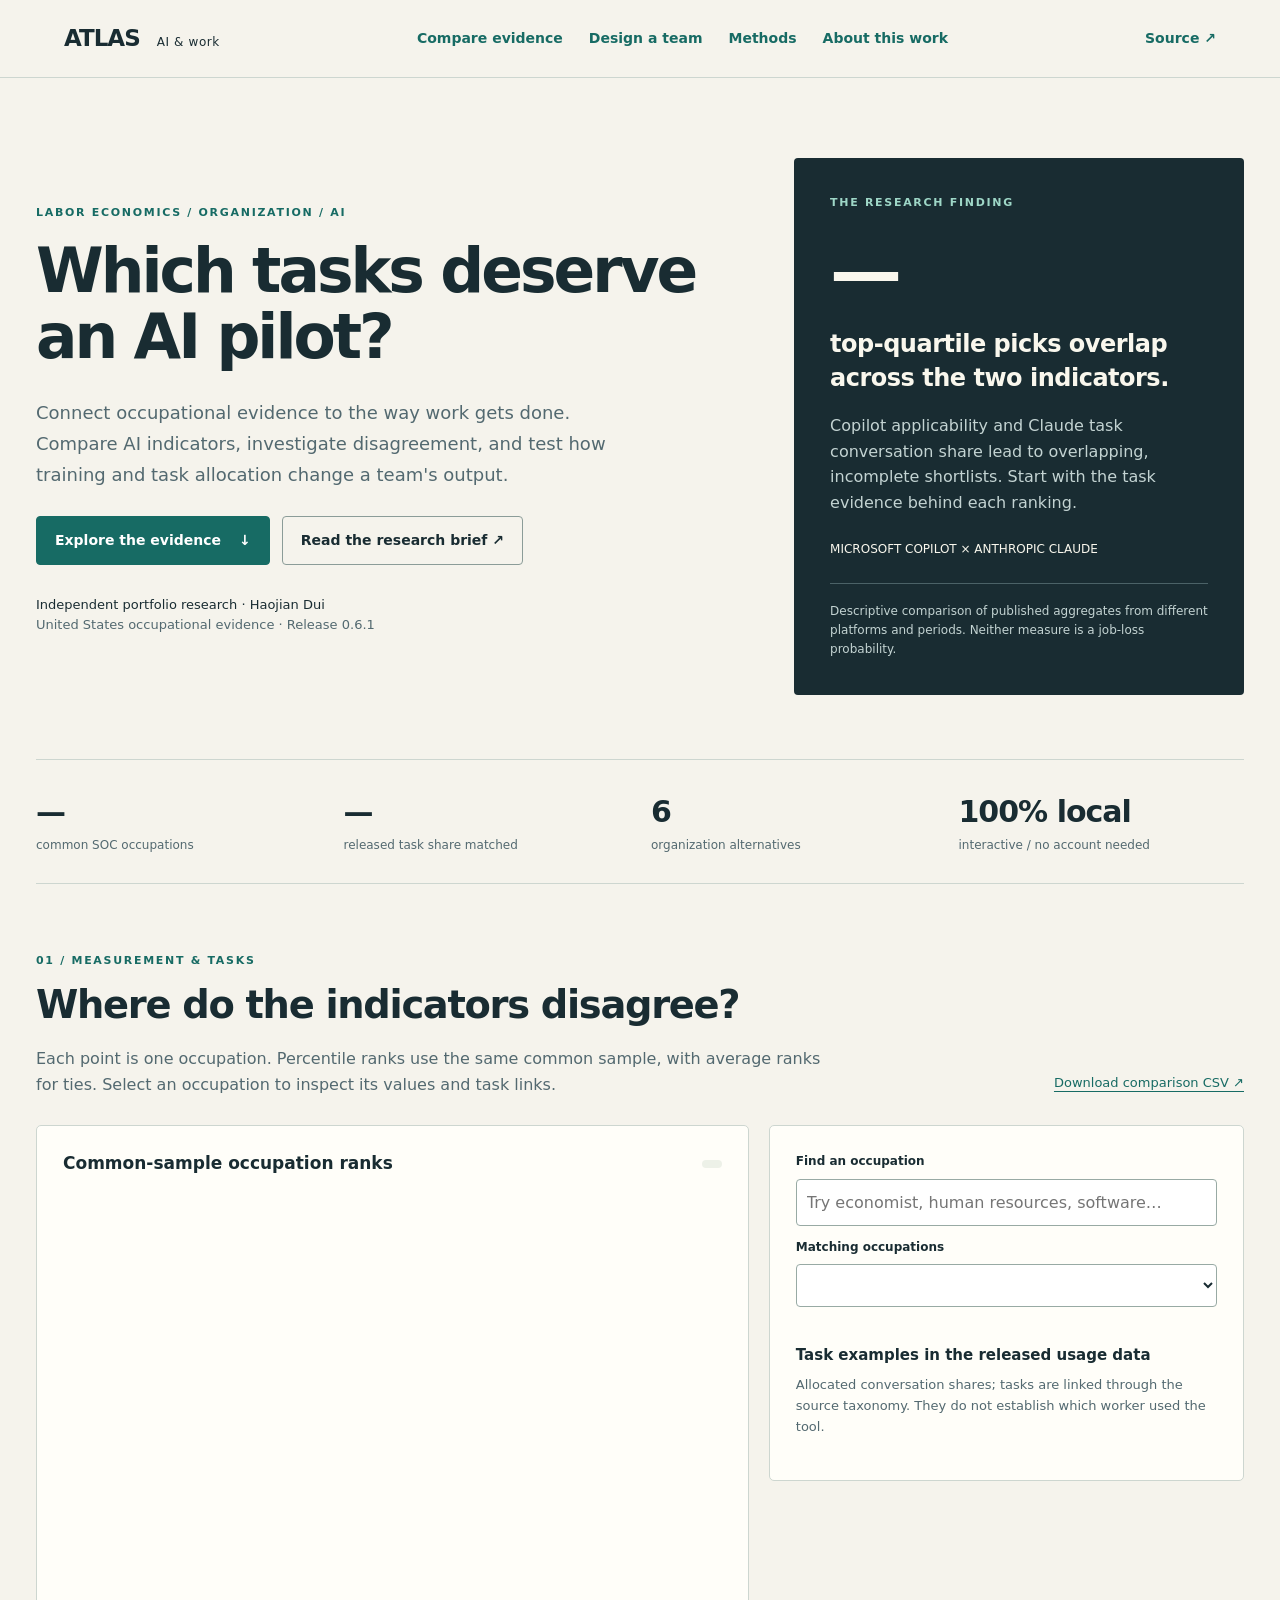
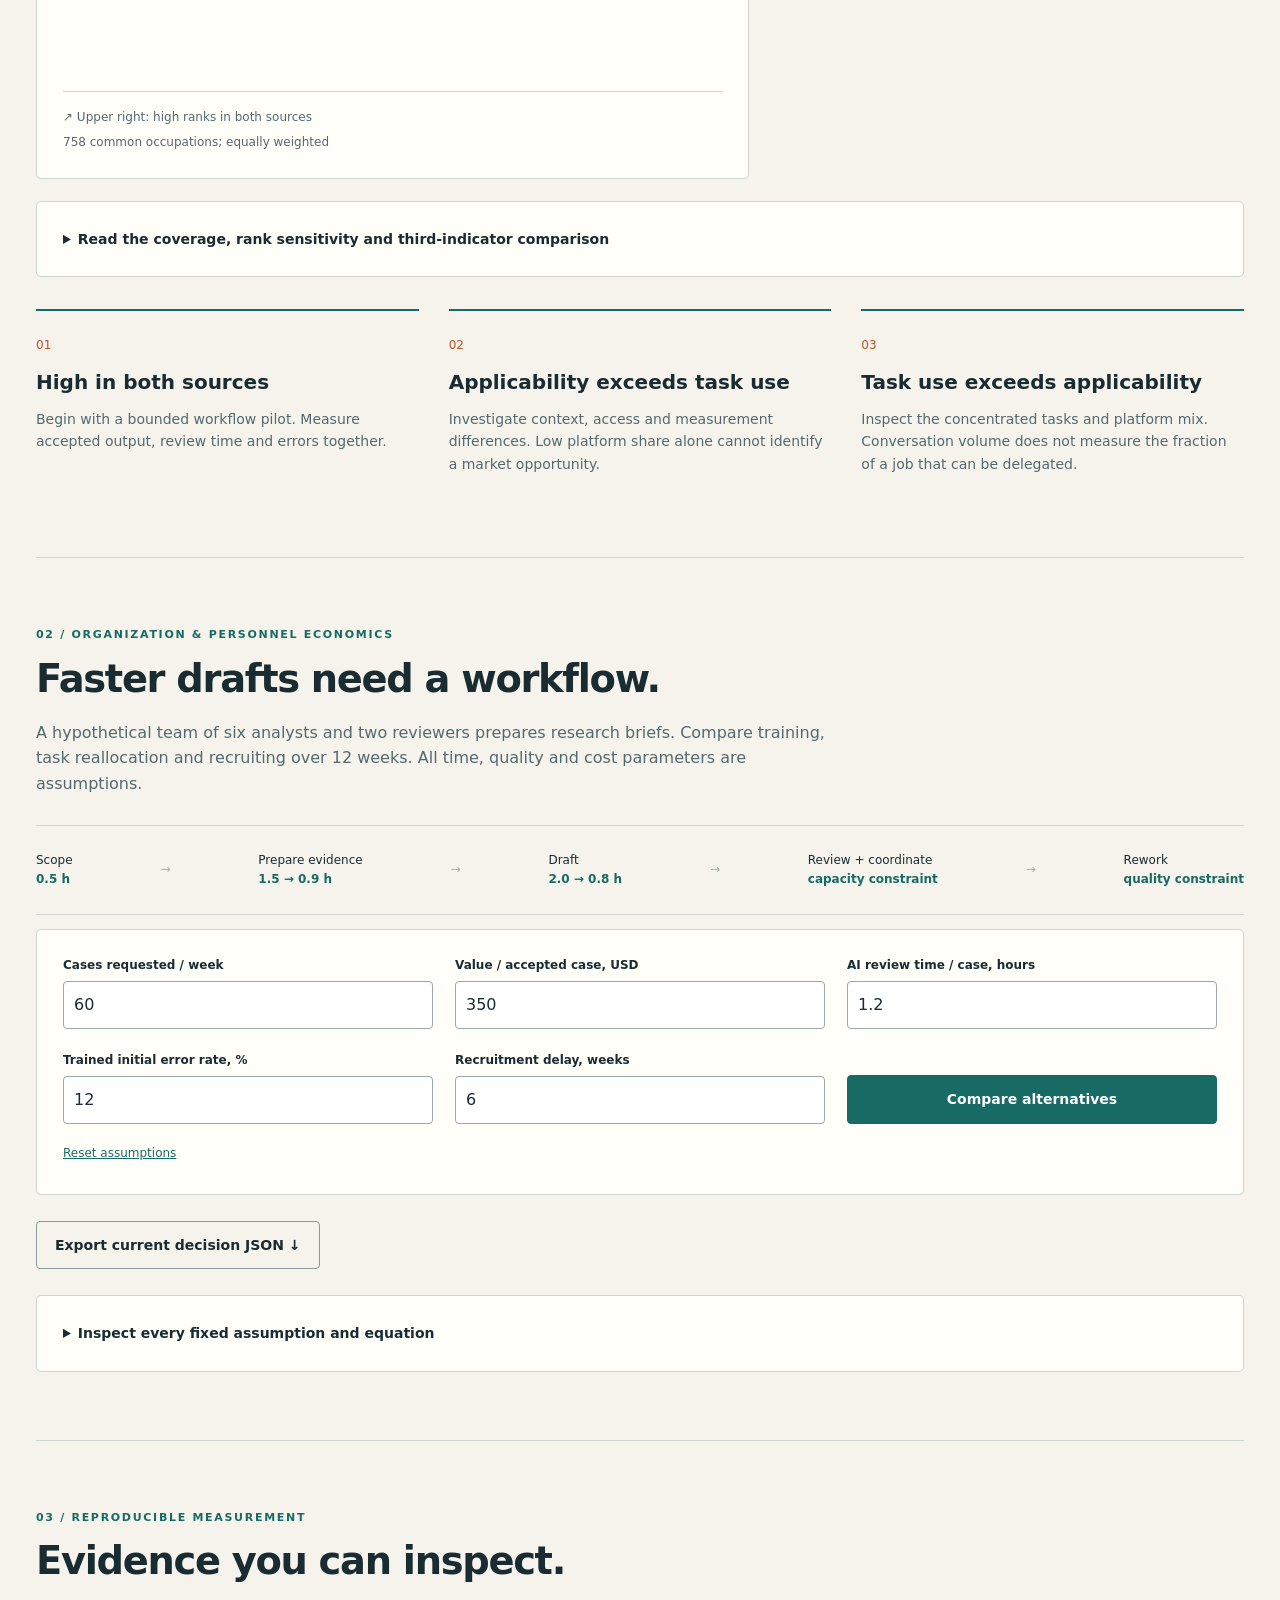
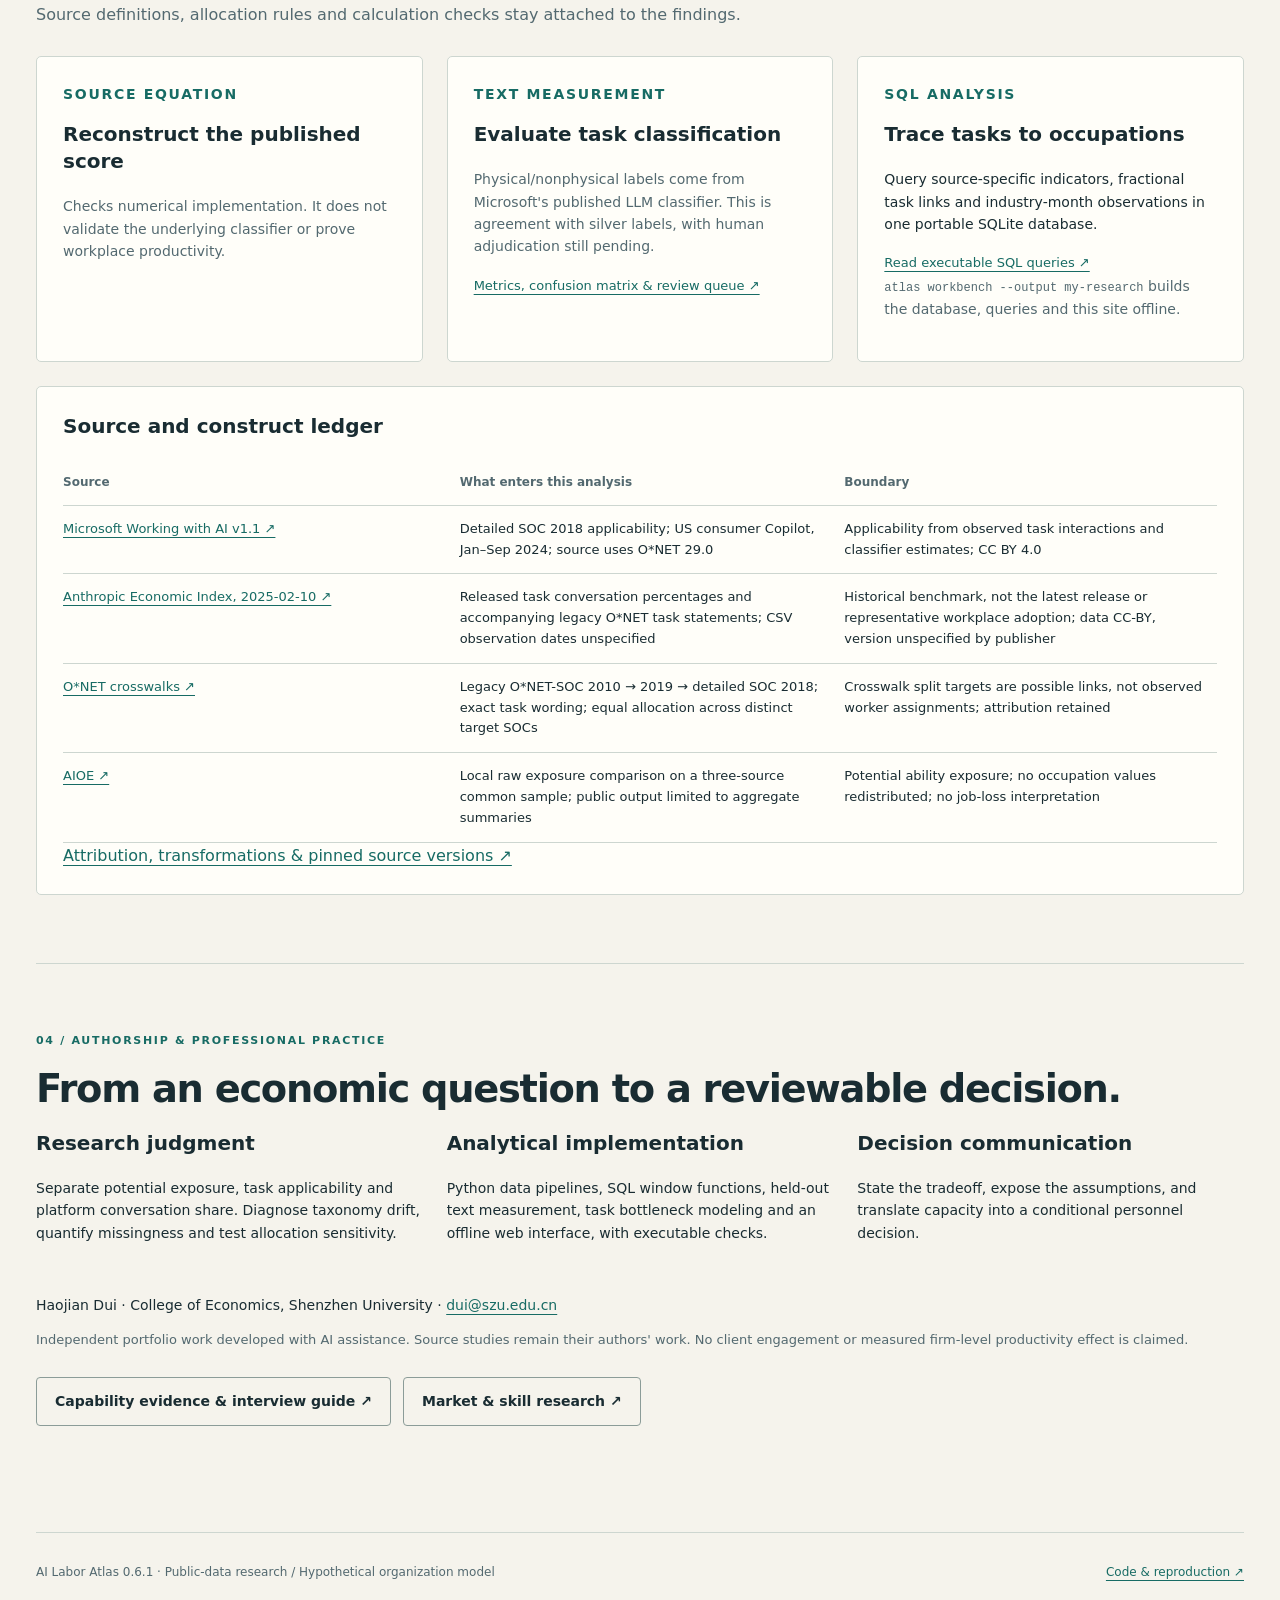
==== commit 9a0afd47: "fix: preserve UTF-8 across public research artifacts" ====
--- a/src/ai_labor_atlas/resources/workbench.html
+++ b/src/ai_labor_atlas/resources/workbench.html
@@ -1,27 +1,54 @@
 <!doctype html>
+
 <html lang="en"><head><meta charset="utf-8"><meta name="viewport" content="width=device-width,initial-scale=1">
+
 <meta name="description" content="Independent applied economics research on AI, occupational tasks and organizational decisions by Haojian Dui.">
-<title>AI Labor Atlas Â· Tasks, evidence & organization</title><link rel="stylesheet" href="workbench.css"></head>
+
+<title>AI Labor Atlas · Tasks, evidence & organization</title><link rel="stylesheet" href="workbench.css"></head>
+
 <body><a class="skip" href="#main">Skip to research</a>
-<nav aria-label="Main navigation"><a class="brand" href="#">ATLAS <span>AI & work</span></a><div><a href="#evidence">Compare evidence</a><a href="#workflow">Design a team</a><a href="#methods">Methods</a><a href="#portfolio">About this work</a></div><a class="repo" href="https://github.com/JoeDHJ/ai-labor-atlas">Source â†—</a></nav>
+
+<nav aria-label="Main navigation"><a class="brand" href="#">ATLAS <span>AI & work</span></a><div><a href="#evidence">Compare evidence</a><a href="#workflow">Design a team</a><a href="#methods">Methods</a><a href="#portfolio">About this work</a></div><a class="repo" href="https://github.com/JoeDHJ/ai-labor-atlas">Source ↗</a></nav>
+
 <main id="main">
-<header class="hero"><div><p class="eyebrow">LABOR ECONOMICS / ORGANIZATION / AI</p><h1>Which tasks deserve<br>an AI pilot?</h1><p class="lede">Connect occupational evidence to the way work gets done. Compare AI indicators, investigate disagreement, and test how training and task allocation change a team's output.</p><div class="actions"><a class="button primary" href="#evidence">Explore the evidence <span>â†“</span></a><a class="button" href="research-brief.md" download>Read the research brief â†—</a></div><p class="byline">Independent portfolio research Â· Haojian Dui<br><span>United States occupational evidence Â· Release 0.6.0</span></p></div><aside class="hero-card"><p class="eyebrow">THE RESEARCH FINDING</p><strong id="heroOverlap">â€”</strong><h2>top-quartile picks overlap across the two indicators.</h2><p>Copilot applicability and Claude task conversation share lead to overlapping, incomplete shortlists. Start with the task evidence behind each ranking.</p><div class="mini-key">MICROSOFT COPILOT × ANTHROPIC CLAUDE</div><p class="small">Descriptive comparison of published aggregates from different platforms and periods. Neither measure is a job-loss probability.</p></aside></header>
-<section class="strip" aria-label="Evidence coverage"><div><strong id="socCount">â€”</strong><span>common SOC occupations</span></div><div><strong id="massCoverage">â€”</strong><span>released task share matched</span></div><div><strong>6</strong><span>organization alternatives</span></div><div><strong>100% local</strong><span>interactive / no account needed</span></div></section>
-<section id="evidence"><div class="section-head"><div><p class="eyebrow">01 / MEASUREMENT & TASKS</p><h2>Where do the indicators disagree?</h2><p>Each point is one occupation. Percentile ranks use the same common sample, with average ranks for ties. Select an occupation to inspect its values and task links.</p></div><a class="text-link" href="occupation-comparison.csv" download>Download comparison CSV â†—</a></div>
-<div class="evidence-grid"><div class="card chart-card"><div class="chart-title"><h3>Common-sample occupation ranks</h3><span id="rho" class="pill"></span></div><svg id="scatter" viewBox="0 0 620 470" role="img" aria-labelledby="scatterTitle scatterDesc"><title id="scatterTitle">Copilot applicability and Claude task conversation share percentile ranks</title><desc id="scatterDesc">Points near the diagonal have similar ranks. Search or use the occupation selector to inspect every point without relying on the chart.</desc></svg><div class="chart-note"><span>â†— Upper right: high ranks in both sources</span><span>758 common occupations; equally weighted</span></div></div>
-<aside class="card inspection"><label for="occupationSearch">Find an occupation</label><input id="occupationSearch" type="search" placeholder="Try economist, human resources, softwareâ€¦"><label for="occupationSelect">Matching occupations</label><select id="occupationSelect"></select><p id="matchCount" class="small" aria-live="polite"></p><div id="occupationDetail" aria-live="polite"></div><h4>Task examples in the released usage data</h4><p class="small">Allocated conversation shares; tasks are linked through the source taxonomy. They do not establish which worker used the tool.</p><ol id="taskDetail"></ol><p id="taskMore" class="small"></p></aside></div>
+
+<header class="hero"><div><p class="eyebrow">LABOR ECONOMICS / ORGANIZATION / AI</p><h1>Which tasks deserve<br>an AI pilot?</h1><p class="lede">Connect occupational evidence to the way work gets done. Compare AI indicators, investigate disagreement, and test how training and task allocation change a team's output.</p><div class="actions"><a class="button primary" href="#evidence">Explore the evidence <span>↓</span></a><a class="button" href="research-brief.md" download>Read the research brief ↗</a></div><p class="byline">Independent portfolio research · Haojian Dui<br><span>United States occupational evidence · Release 0.6.1</span></p></div><aside class="hero-card"><p class="eyebrow">THE RESEARCH FINDING</p><strong id="heroOverlap">—</strong><h2>top-quartile picks overlap across the two indicators.</h2><p>Copilot applicability and Claude task conversation share lead to overlapping, incomplete shortlists. Start with the task evidence behind each ranking.</p><div class="mini-key">MICROSOFT COPILOT × ANTHROPIC CLAUDE</div><p class="small">Descriptive comparison of published aggregates from different platforms and periods. Neither measure is a job-loss probability.</p></aside></header>
+
+<section class="strip" aria-label="Evidence coverage"><div><strong id="socCount">—</strong><span>common SOC occupations</span></div><div><strong id="massCoverage">—</strong><span>released task share matched</span></div><div><strong>6</strong><span>organization alternatives</span></div><div><strong>100% local</strong><span>interactive / no account needed</span></div></section>
+
+<section id="evidence"><div class="section-head"><div><p class="eyebrow">01 / MEASUREMENT & TASKS</p><h2>Where do the indicators disagree?</h2><p>Each point is one occupation. Percentile ranks use the same common sample, with average ranks for ties. Select an occupation to inspect its values and task links.</p></div><a class="text-link" href="occupation-comparison.csv" download>Download comparison CSV ↗</a></div>
+
+<div class="evidence-grid"><div class="card chart-card"><div class="chart-title"><h3>Common-sample occupation ranks</h3><span id="rho" class="pill"></span></div><svg id="scatter" viewBox="0 0 620 470" role="img" aria-labelledby="scatterTitle scatterDesc"><title id="scatterTitle">Copilot applicability and Claude task conversation share percentile ranks</title><desc id="scatterDesc">Points near the diagonal have similar ranks. Search or use the occupation selector to inspect every point without relying on the chart.</desc></svg><div class="chart-note"><span>↗ Upper right: high ranks in both sources</span><span>758 common occupations; equally weighted</span></div></div>
+
+<aside class="card inspection"><label for="occupationSearch">Find an occupation</label><input id="occupationSearch" type="search" placeholder="Try economist, human resources, software…"><label for="occupationSelect">Matching occupations</label><select id="occupationSelect"></select><p id="matchCount" class="small" aria-live="polite"></p><div id="occupationDetail" aria-live="polite"></div><h4>Task examples in the released usage data</h4><p class="small">Allocated conversation shares; tasks are linked through the source taxonomy. They do not establish which worker used the tool.</p><ol id="taskDetail"></ol><p id="taskMore" class="small"></p></aside></div>
+
 <details class="card"><summary>Read the coverage, rank sensitivity and third-indicator comparison</summary><div id="measurementDetails"></div></details>
+
 <div class="decision-cards"><article><span>01</span><h3>High in both sources</h3><p>Begin with a bounded workflow pilot. Measure accepted output, review time and errors together.</p></article><article><span>02</span><h3>Applicability exceeds task use</h3><p>Investigate context, access and measurement differences. Low platform share alone cannot identify a market opportunity.</p></article><article><span>03</span><h3>Task use exceeds applicability</h3><p>Inspect the concentrated tasks and platform mix. Conversation volume does not measure the fraction of a job that can be delegated.</p></article></div>
+
 </section>
+
 <section id="workflow"><div class="section-head"><div><p class="eyebrow">02 / ORGANIZATION & PERSONNEL ECONOMICS</p><h2>Faster drafts need a workflow.</h2><p>A hypothetical team of six analysts and two reviewers prepares research briefs. Compare training, task reallocation and recruiting over 12 weeks. All time, quality and cost parameters are assumptions.</p></div></div>
-<div class="pipeline" aria-label="Task sequence"><span>Scope<br><b>0.5 h</b></span><i>â†’</i><span>Prepare evidence<br><b>1.5 â†’ 0.9 h</b></span><i>â†’</i><span>Draft<br><b>2.0 â†’ 0.8 h</b></span><i>â†’</i><span>Review + coordinate<br><b>capacity constraint</b></span><i>â†’</i><span>Rework<br><b>quality constraint</b></span></div>
+
+<div class="pipeline" aria-label="Task sequence"><span>Scope<br><b>0.5 h</b></span><i>→</i><span>Prepare evidence<br><b>1.5 → 0.9 h</b></span><i>→</i><span>Draft<br><b>2.0 → 0.8 h</b></span><i>→</i><span>Review + coordinate<br><b>capacity constraint</b></span><i>→</i><span>Rework<br><b>quality constraint</b></span></div>
+
 <div class="card model-controls"><form id="workflowForm"><div><label for="demand">Cases requested / week</label><input id="demand" type="number" min="1" max="1000" value="60" step="1" required></div><div><label for="caseValue">Value / accepted case, USD</label><input id="caseValue" type="number" min="1" max="100000" value="350" step="1" required></div><div><label for="reviewHours">AI review time / case, hours</label><input id="reviewHours" type="number" min="0.1" max="20" value="1.2" step="0.1" required></div><div><label for="errorRate">Trained initial error rate, %</label><input id="errorRate" type="number" min="0" max="100" value="12" step="1" required></div><div><label for="hiringLead">Recruitment delay, weeks</label><input id="hiringLead" type="number" min="0" max="104" value="6" step="1" required></div><button class="button primary" type="submit">Compare alternatives</button></form><p id="workflowStatus" class="small" aria-live="polite"></p><button class="text-button" id="resetWorkflow" type="button">Reset assumptions</button></div>
-<div id="workflowResult" aria-live="polite"></div><div class="actions"><button class="button" id="exportWorkflow" type="button">Export current decision JSON â†“</button></div>
-<details class="card"><summary>Inspect every fixed assumption and equation</summary><div id="assumptions"></div><p><a href="workflow-assumptions.md">Full model contract â†—</a></p></details>
+
+<div id="workflowResult" aria-live="polite"></div><div class="actions"><button class="button" id="exportWorkflow" type="button">Export current decision JSON ↓</button></div>
+
+<details class="card"><summary>Inspect every fixed assumption and equation</summary><div id="assumptions"></div><p><a href="workflow-assumptions.md">Full model contract ↗</a></p></details>
+
 </section>
-<section id="methods"><div class="section-head"><div><p class="eyebrow">03 / REPRODUCIBLE MEASUREMENT</p><h2>Evidence you can inspect.</h2><p>Source definitions, allocation rules and calculation checks stay attached to the findings.</p></div></div><div class="method-grid"><article class="card"><p class="eyebrow">SOURCE EQUATION</p><h3>Reconstruct the published score</h3><p id="reconstruction"></p><p class="small">Checks numerical implementation. It does not validate the underlying classifier or prove workplace productivity.</p></article><article class="card"><p class="eyebrow">TEXT MEASUREMENT</p><h3>Evaluate task classification</h3><p id="benchmark"></p><p class="small">Physical/nonphysical labels come from Microsoft's published LLM classifier. This is agreement with silver labels, with human adjudication still pending.</p><a href="measurement-benchmark.json" download>Metrics, confusion matrix & review queue â†—</a></article><article class="card"><p class="eyebrow">SQL ANALYSIS</p><h3>Trace tasks to occupations</h3><p>Query source-specific indicators, fractional task links and industry-month observations in one portable SQLite database.</p><a href="research-queries.sql" download>Read executable SQL queries â†—</a><p class="small"><code>atlas workbench --output my-research</code> builds the database, queries and this site offline.</p></article></div>
-<div class="card sources"><h3>Source and construct ledger</h3><div class="table-scroll"><table><thead><tr><th>Source</th><th>What enters this analysis</th><th>Boundary</th></tr></thead><tbody><tr><td><a href="https://github.com/microsoft/working-with-ai">Microsoft Working with AI v1.1 â†—</a></td><td>Detailed SOC 2018 applicability; US consumer Copilot, Janâ€“Sep 2024; source uses O*NET 29.0</td><td>Applicability from observed task interactions and classifier estimates; CC BY 4.0</td></tr><tr><td><a href="https://huggingface.co/datasets/Anthropic/EconomicIndex/tree/main/release_2025_02_10">Anthropic Economic Index, 2025-02-10 â†—</a></td><td>Released task conversation percentages and accompanying legacy O*NET task statements; CSV observation dates unspecified</td><td>Historical benchmark, not the latest release or representative workplace adoption; data CC-BY, version unspecified by publisher</td></tr><tr><td><a href="https://www.onetcenter.org/taxonomy/2019/walk.html">O*NET crosswalks â†—</a></td><td>Legacy O*NET-SOC 2010 â†’ 2019 â†’ detailed SOC 2018; exact task wording; equal allocation across distinct target SOCs</td><td>Crosswalk split targets are possible links, not observed worker assignments; attribution retained</td></tr><tr><td><a href="https://github.com/AIOE-Data/AIOE">AIOE â†—</a></td><td>Local raw exposure comparison on a three-source common sample; public output limited to aggregate summaries</td><td>Potential ability exposure; no occupation values redistributed; no job-loss interpretation</td></tr></tbody></table></div><a href="data-attribution.md">Attribution, transformations & pinned source versions â†—</a></div>
+
+<section id="methods"><div class="section-head"><div><p class="eyebrow">03 / REPRODUCIBLE MEASUREMENT</p><h2>Evidence you can inspect.</h2><p>Source definitions, allocation rules and calculation checks stay attached to the findings.</p></div></div><div class="method-grid"><article class="card"><p class="eyebrow">SOURCE EQUATION</p><h3>Reconstruct the published score</h3><p id="reconstruction"></p><p class="small">Checks numerical implementation. It does not validate the underlying classifier or prove workplace productivity.</p></article><article class="card"><p class="eyebrow">TEXT MEASUREMENT</p><h3>Evaluate task classification</h3><p id="benchmark"></p><p class="small">Physical/nonphysical labels come from Microsoft's published LLM classifier. This is agreement with silver labels, with human adjudication still pending.</p><a href="measurement-benchmark.json" download>Metrics, confusion matrix & review queue ↗</a></article><article class="card"><p class="eyebrow">SQL ANALYSIS</p><h3>Trace tasks to occupations</h3><p>Query source-specific indicators, fractional task links and industry-month observations in one portable SQLite database.</p><a href="research-queries.sql" download>Read executable SQL queries ↗</a><p class="small"><code>atlas workbench --output my-research</code> builds the database, queries and this site offline.</p></article></div>
+
+<div class="card sources"><h3>Source and construct ledger</h3><div class="table-scroll"><table><thead><tr><th>Source</th><th>What enters this analysis</th><th>Boundary</th></tr></thead><tbody><tr><td><a href="https://github.com/microsoft/working-with-ai">Microsoft Working with AI v1.1 ↗</a></td><td>Detailed SOC 2018 applicability; US consumer Copilot, Jan–Sep 2024; source uses O*NET 29.0</td><td>Applicability from observed task interactions and classifier estimates; CC BY 4.0</td></tr><tr><td><a href="https://huggingface.co/datasets/Anthropic/EconomicIndex/tree/main/release_2025_02_10">Anthropic Economic Index, 2025-02-10 ↗</a></td><td>Released task conversation percentages and accompanying legacy O*NET task statements; CSV observation dates unspecified</td><td>Historical benchmark, not the latest release or representative workplace adoption; data CC-BY, version unspecified by publisher</td></tr><tr><td><a href="https://www.onetcenter.org/taxonomy/2019/walk.html">O*NET crosswalks ↗</a></td><td>Legacy O*NET-SOC 2010 → 2019 → detailed SOC 2018; exact task wording; equal allocation across distinct target SOCs</td><td>Crosswalk split targets are possible links, not observed worker assignments; attribution retained</td></tr><tr><td><a href="https://github.com/AIOE-Data/AIOE">AIOE ↗</a></td><td>Local raw exposure comparison on a three-source common sample; public output limited to aggregate summaries</td><td>Potential ability exposure; no occupation values redistributed; no job-loss interpretation</td></tr></tbody></table></div><a href="data-attribution.md">Attribution, transformations & pinned source versions ↗</a></div>
+
 </section>
-<section id="portfolio"><p class="eyebrow">04 / AUTHORSHIP & PROFESSIONAL PRACTICE</p><h2>From an economic question to a reviewable decision.</h2><div class="method-grid"><article><h3>Research judgment</h3><p>Separate potential exposure, task applicability and platform conversation share. Diagnose taxonomy drift, quantify missingness and test allocation sensitivity.</p></article><article><h3>Analytical implementation</h3><p>Python data pipelines, SQL window functions, held-out text measurement, task bottleneck modeling and an offline web interface, with executable checks.</p></article><article><h3>Decision communication</h3><p>State the tradeoff, expose the assumptions, and translate capacity into a conditional personnel decision.</p></article></div><p class="author">Haojian Dui Â· College of Economics, Shenzhen University Â· <a href="mailto:dui@szu.edu.cn">dui@szu.edu.cn</a></p><p class="small">Independent portfolio work developed with AI assistance. Source studies remain their authors' work. No client engagement or measured firm-level productivity effect is claimed.</p><div class="actions"><a class="button" href="https://github.com/JoeDHJ/ai-labor-atlas/blob/main/docs/career-evidence.md">Capability evidence & interview guide â†—</a><a class="button" id="marketLink" href="https://github.com/JoeDHJ/ai-labor-atlas/blob/main/docs/reports/labor-market-intelligence.md">Market & skill research â†—</a></div></section>
-</main><footer>AI Labor Atlas 0.6.0 Â· Public-data research / Hypothetical organization model <a href="https://github.com/JoeDHJ/ai-labor-atlas">Code & reproduction â†—</a></footer>
+
+<section id="portfolio"><p class="eyebrow">04 / AUTHORSHIP & PROFESSIONAL PRACTICE</p><h2>From an economic question to a reviewable decision.</h2><div class="method-grid"><article><h3>Research judgment</h3><p>Separate potential exposure, task applicability and platform conversation share. Diagnose taxonomy drift, quantify missingness and test allocation sensitivity.</p></article><article><h3>Analytical implementation</h3><p>Python data pipelines, SQL window functions, held-out text measurement, task bottleneck modeling and an offline web interface, with executable checks.</p></article><article><h3>Decision communication</h3><p>State the tradeoff, expose the assumptions, and translate capacity into a conditional personnel decision.</p></article></div><p class="author">Haojian Dui · College of Economics, Shenzhen University · <a href="mailto:dui@szu.edu.cn">dui@szu.edu.cn</a></p><p class="small">Independent portfolio work developed with AI assistance. Source studies remain their authors' work. No client engagement or measured firm-level productivity effect is claimed.</p><div class="actions"><a class="button" href="https://github.com/JoeDHJ/ai-labor-atlas/blob/main/docs/career-evidence.md">Capability evidence & interview guide ↗</a><a class="button" id="marketLink" href="https://github.com/JoeDHJ/ai-labor-atlas/blob/main/docs/reports/labor-market-intelligence.md">Market & skill research ↗</a></div></section>
+
+</main><footer>AI Labor Atlas 0.6.1 · Public-data research / Hypothetical organization model <a href="https://github.com/JoeDHJ/ai-labor-atlas">Code & reproduction ↗</a></footer>
+
 <script type="application/json" id="atlasData">__ATLAS_DATA__</script><script src="workbench.js"></script></body></html>
+
